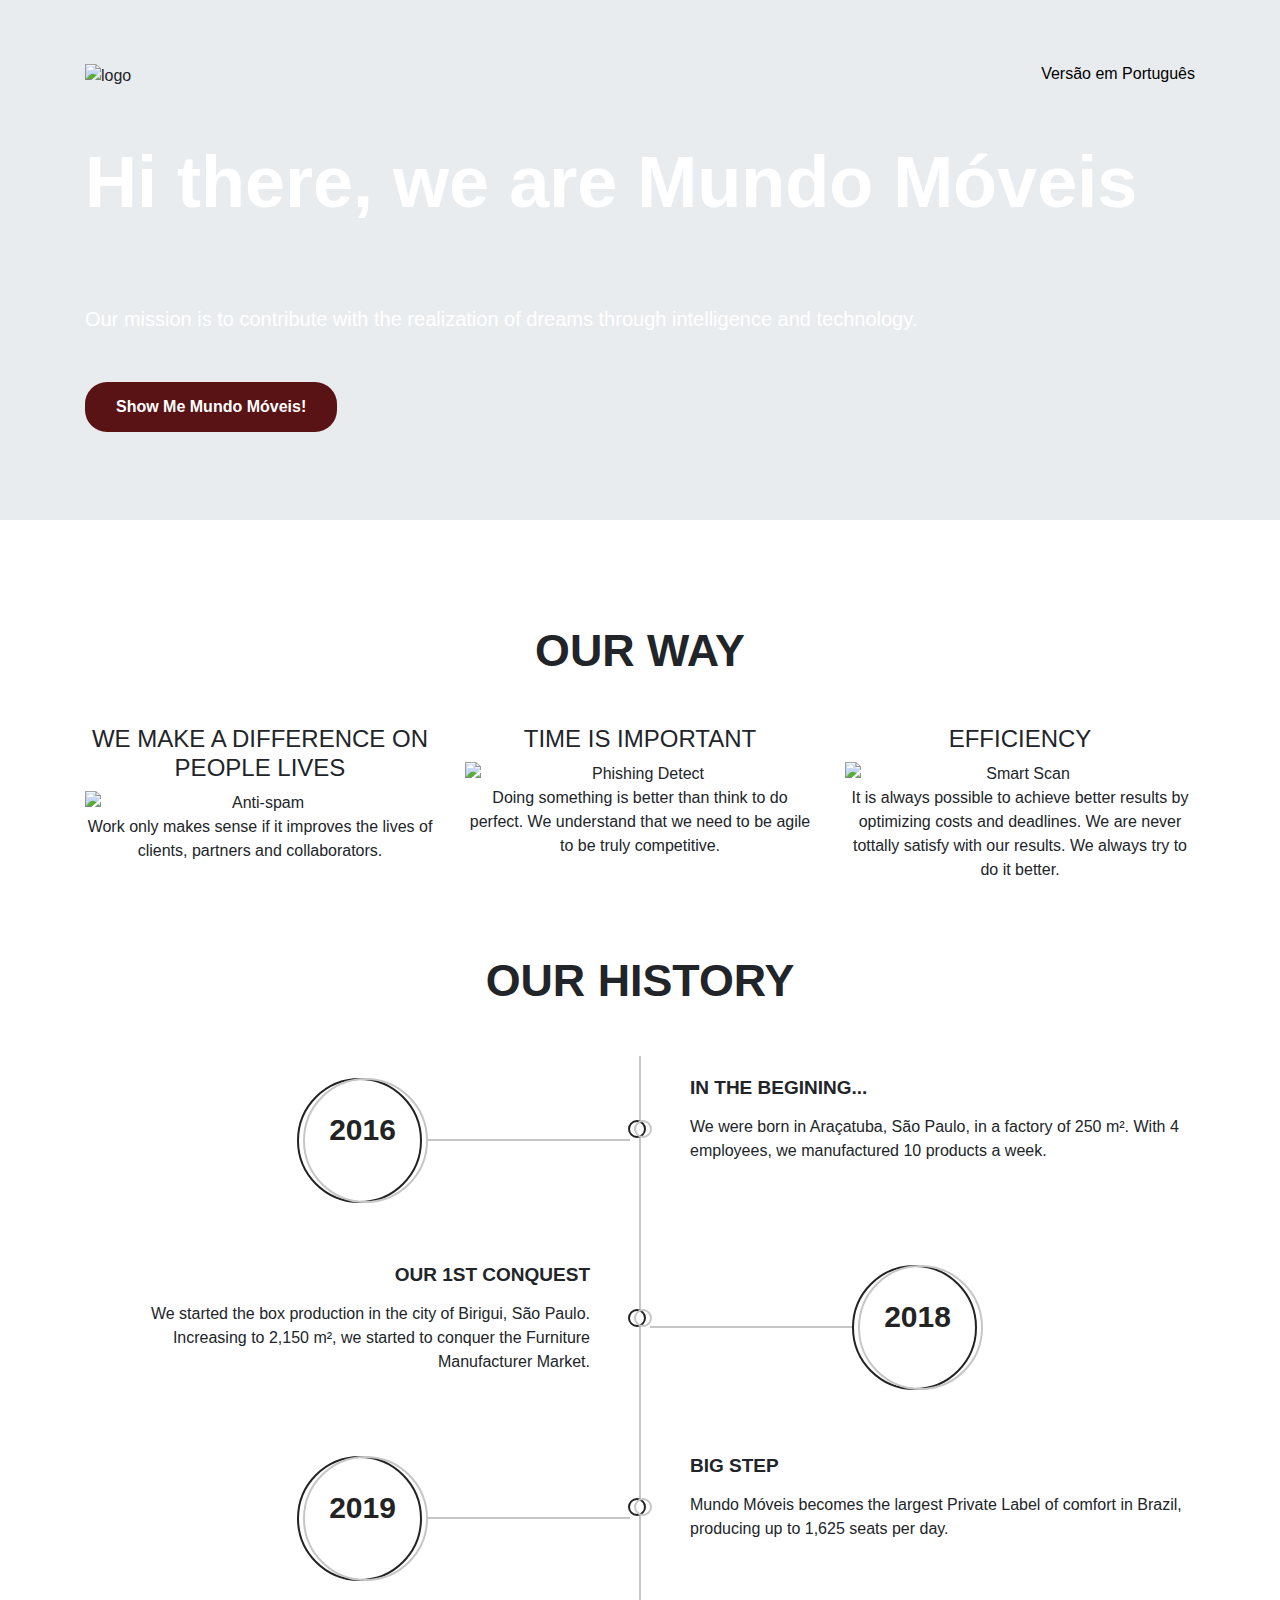
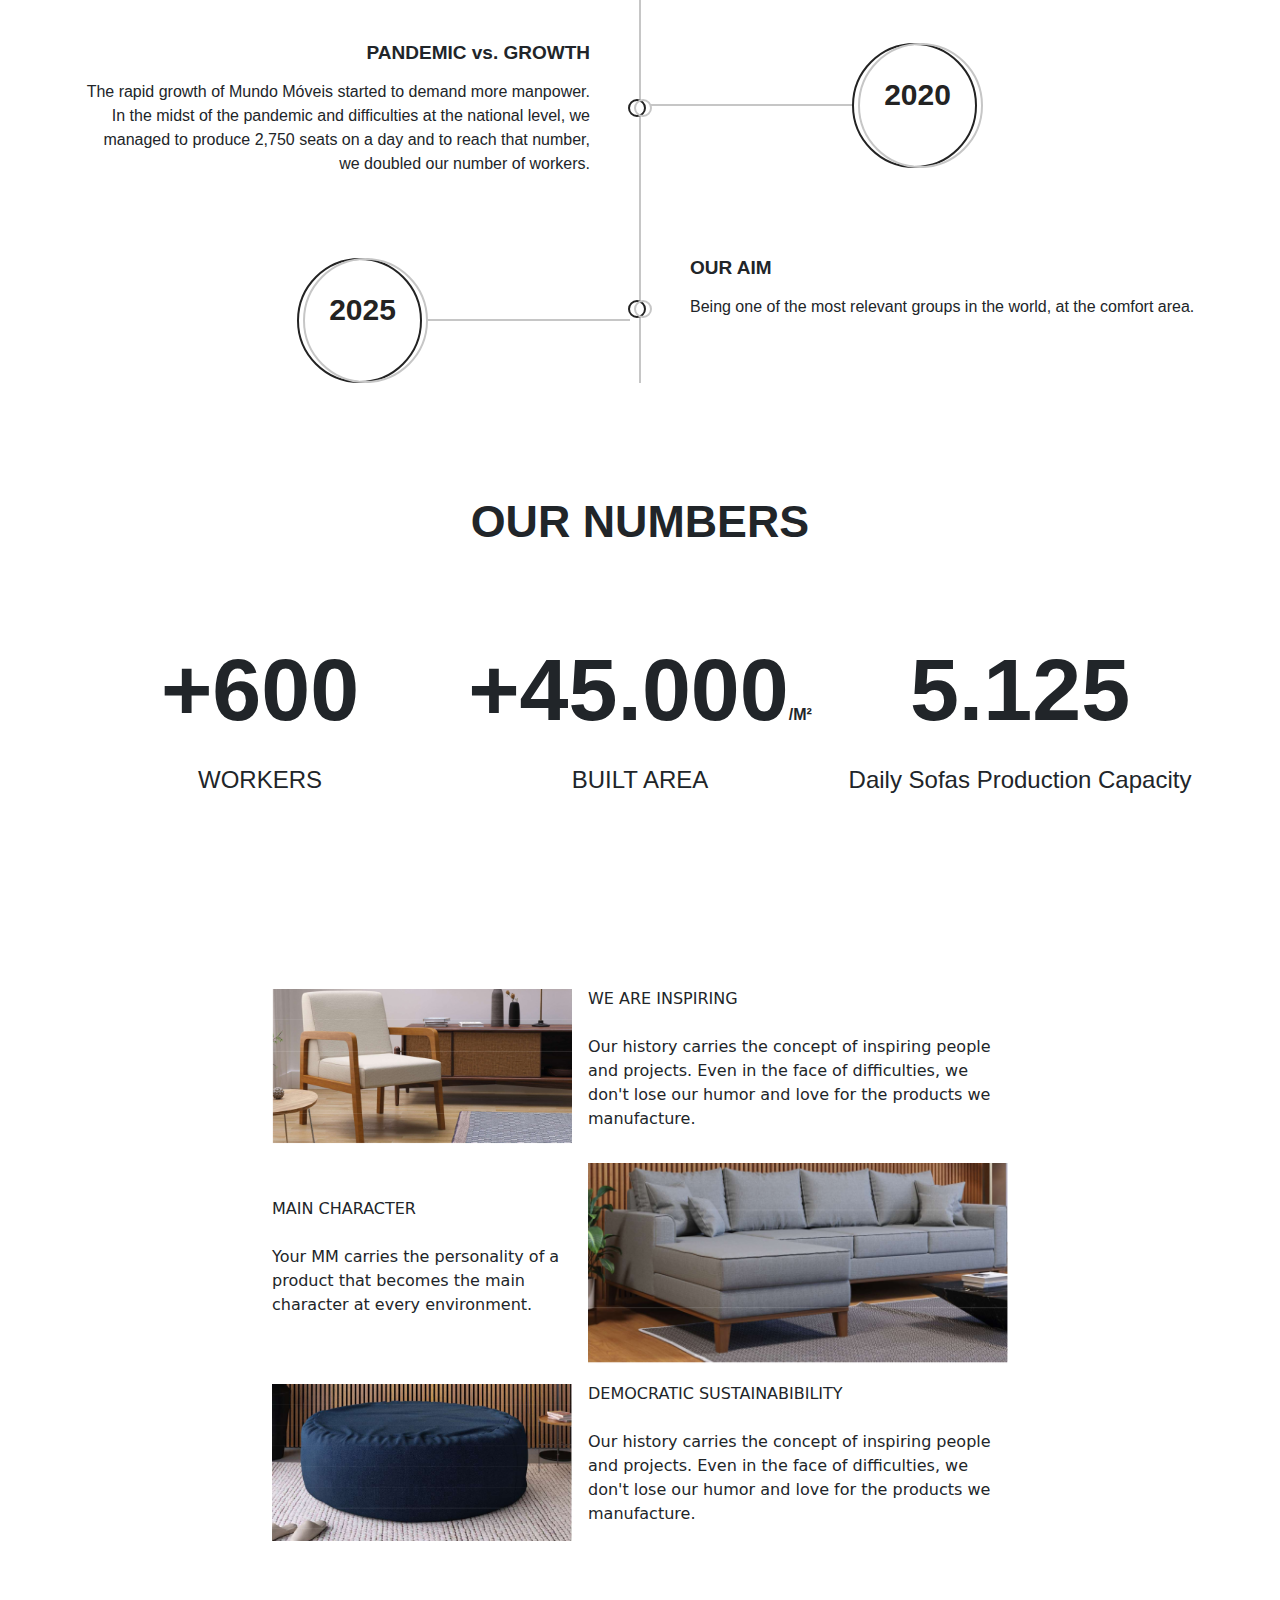
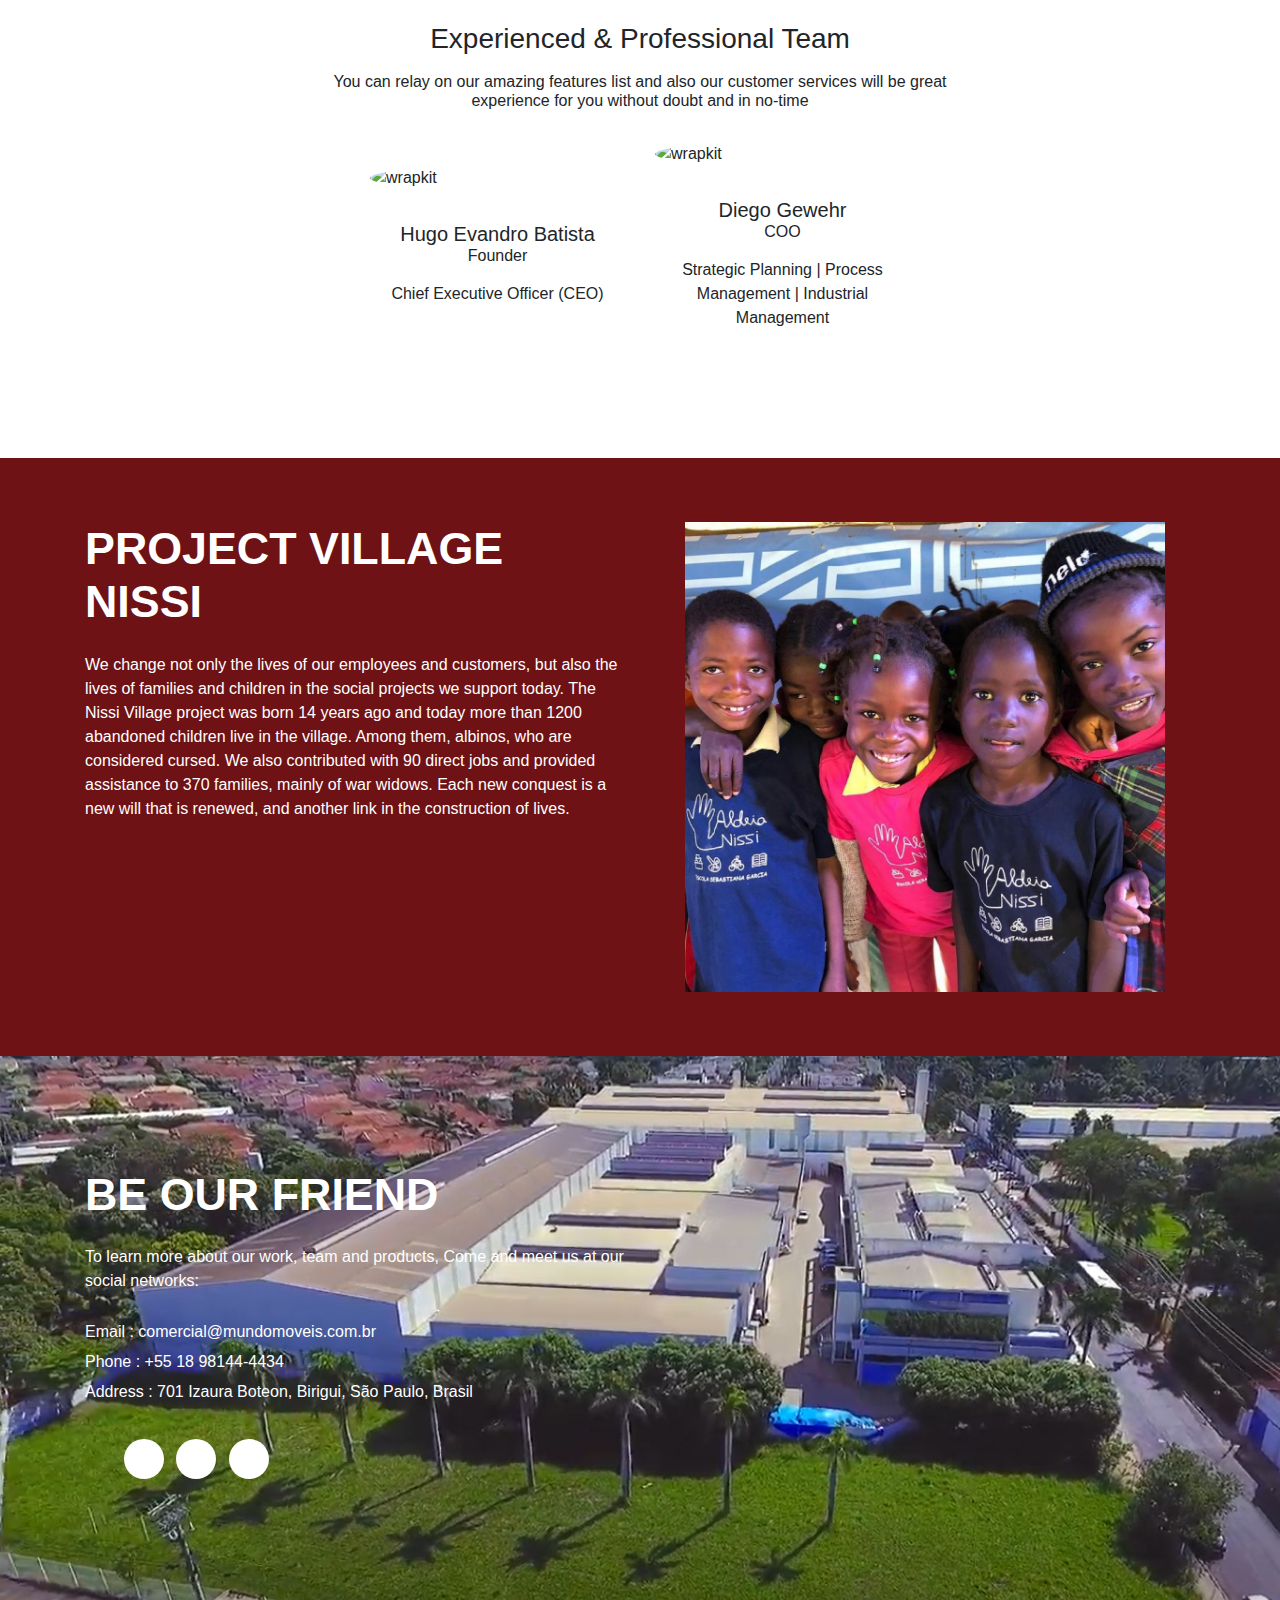
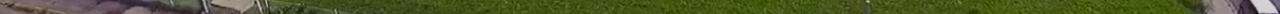
==== en-us.html @ ecdd1118 "portuguese version" ====
<!DOCTYPE html>
<html lang="zh-TW">

<head>
    <meta charset="UTF-8">
    <meta name="viewport" content="width=device-width, initial-scale=1, shrink-to-fit=no">
    <title>Mundo Móveis</title>
    <meta name="description" content="Mundo Móveis">
    <link href="//maxcdn.bootstrapcdn.com/bootstrap/4.0.0/css/bootstrap.min.css" rel="stylesheet" id="bootstrap-css">
    <script src="//cdnjs.cloudflare.com/ajax/libs/jquery/3.2.1/jquery.min.js"></script>
    <link rel="icon" href="img/favicon.ico" sizes="32x32" type="image/png">
    <!-- custom.css -->
    <link rel="stylesheet" href="css/custom.css">
    <!-- bootstrap.min.css -->
    <link rel="stylesheet" href="css/bootstrap.min.css">
    <!-- font-awesome -->
    <link rel="stylesheet" href="font-awesome-4.7.0/css/font-awesome.min.css">

    <!-- AOS -->
    <link rel="stylesheet" href="css/aos.css">
</head>

<body>
    <!-- banner -->
    <div class="jumbotron jumbotron-fluid" id="banner" style="background-image: url(img/banner.jpg);">
        <div class="container text-center text-md-left">
            <header>
                <div class="row justify-content-between">
                    <div class="col-2">
                        <img src="img/logo.png" alt="logo">
                    </div>
                    <div class="col-6 align-self-center text-right">
                        <a href="index.html" class="text-white lead">
                            <h6 style="color:black">Versão em Português</h6>
                        </a>
                    </div>
                </div>
            </header>
            <h1 data-aos="fade" data-aos-easing="linear" data-aos-duration="1000" data-aos-once="true"
                class="display-3 text-white font-weight-bold my-5">
                Hi there, we are Mundo Móveis<br>
            </h1>
            <p data-aos="fade" data-aos-easing="linear" data-aos-duration="1000" data-aos-once="true"
                class="lead text-white my-4">
                <br> Our mission is to contribute with the realization of dreams through intelligence and technology.
            </p>
            <a href="#second-session" data-aos="fade" data-aos-easing="linear" data-aos-duration="1000"
                data-aos-once="true" class="btn my-4 font-weight-bold atlas-cta cta-green">Show Me Mundo Móveis!</a>
        </div>
    </div>
    <!-- three-blcok -->
    <div id="second-session" class="container my-5 py-2">
        <h2 class="text-center font-weight-bold my-5">OUR WAY</h2>
        <div class="row">
            <div data-aos="fade-up" data-aos-delay="0" data-aos-duration="1000" data-aos-once="true"
                class="col-md-4 text-center">
                <h4>WE MAKE A DIFFERENCE ON PEOPLE LIVES</h4>
                <img src="img/costura.png" alt="Anti-spam" class="mx-auto">
                <p>Work only makes sense if it improves the lives of clients, partners and collaborators.</p>
            </div>
            <div data-aos="fade-up" data-aos-delay="200" data-aos-duration="1000" data-aos-once="true"
                class="col-md-4 text-center">
                <h4>TIME IS IMPORTANT</h4>
                <img src="img/bipagem.png" alt="Phishing Detect" class="mx-auto">
                <p>Doing something is better than think to do perfect. We understand that we need to be agile to be
                    truly competitive.</p>
            </div>
            <div data-aos="fade-up" data-aos-delay="400" data-aos-duration="1000" data-aos-once="true"
                class="col-md-4 text-center">
                <h4>EFFICIENCY</h4>
                <img src="img/furadeira.png" alt="Smart Scan" class="mx-auto">
                <p>It is always possible to achieve better results by optimizing costs and deadlines. We are never
                    tottally satisfy with our results. We always try to do it better.</p>
            </div>
        </div>
    </div>
    <!-- feature (skew background) -->
    <h2 class="text-center font-weight-bold my-5">OUR HISTORY</h2>
    <div class="container">
        <div class="main-timeline">

            <!-- start experience section-->
            <div class="timeline">
                <div class="icon"></div>
                <div class="date-content">
                    <div class="date-outer">
                        <span class="date">
                            <span class="year">2016</span>
                        </span>
                    </div>
                </div>
                <div class="timeline-content">
                    <h5 class="title">IN THE BEGINING...</h5>
                    <p class="description">
                        We were born in Araçatuba, São Paulo, in a factory of 250 m².
                        With 4 employees, we manufactured 10 products a week.
                    </p>
                </div>
            </div>
            <!-- end experience section-->

            <!-- start experience section-->
            <div class="timeline">
                <div class="icon"></div>
                <div class="date-content">
                    <div class="date-outer">
                        <span class="date">
                            <span class="year">2018</span>
                        </span>
                    </div>
                </div>
                <div class="timeline-content">
                    <h5 class="title">OUR 1ST CONQUEST</h5>
                    <p class="description">
                        We started the box production in the city of Birigui, São Paulo.
                        Increasing to 2,150 m², we started to conquer the Furniture Manufacturer Market.
                    </p>
                </div>
            </div>
            <!-- end experience section-->

            <!-- start experience section-->
            <div class="timeline">
                <div class="icon"></div>
                <div class="date-content">
                    <div class="date-outer">
                        <span class="date">
                            <span class="year">2019</span>
                        </span>
                    </div>
                </div>
                <div class="timeline-content">
                    <h5 class="title">BIG STEP</h5>
                    <p class="description">
                        Mundo Móveis becomes the largest Private Label of comfort in Brazil, producing up to 1,625 seats
                        per day.
                    </p>
                </div>
            </div>
            <!-- end experience section-->

            <!-- start experience section-->
            <div class="timeline">
                <div class="icon"></div>
                <div class="date-content">
                    <div class="date-outer">
                        <span class="date">
                            <span class="year">2020</span>
                        </span>
                    </div>
                </div>
                <div class="timeline-content">
                    <h5 class="title">PANDEMIC vs. GROWTH</h5>
                    <p class="description">
                        The rapid growth of Mundo Móveis started to demand more manpower.
                        In the midst of the pandemic and difficulties at the national level, we managed to produce 2,750
                        seats on a
                        day and to reach that number, we doubled our number of workers.
                    </p>
                </div>
            </div>
            <!-- end experience section-->
            <!-- start experience section-->
            <div class="timeline">
                <div class="icon"></div>
                <div class="date-content">
                    <div class="date-outer">
                        <span class="date">
                            <span class="year">2025</span>
                        </span>
                    </div>
                </div>
                <div class="timeline-content">
                    <h5 class="title">OUR AIM</h5>
                    <p class="description">
                        Being one of the most relevant groups in the world, at the comfort area.
                    </p>
                </div>
            </div>
            <!-- end experience section-->
        </div>
    </div>

    <!-- price table -->
    <div class="container my-5 py-2" id="price-table">
        <h2 class="text-center font-weight-bold d-block mb-3">OUR NUMBERS</h2>
        <div class="row">
            <div data-aos="fade-right" data-aos-delay="200" data-aos-duration="1000" data-aos-once="true"
                class="col-md-4 text-center py-4 mt-5">
                <p class="font-weight-bold"><span class="display-2 font-weight-bold">+600</span></p>
                <ul class="list-unstyled">
                    <h4 class="my-4">WORKERS</h4>
                </ul>
            </div>
            <div data-aos="fade-up" data-aos-delay="200" data-aos-duration="1000" data-aos-once="true"
                class="col-md-4 text-center py-4 mt-5">

                <p class="font-weight-bold"><span class="display-2 font-weight-bold">+45.000</span>/M²</p>
                <ul class="list-unstyled">
                    <h4 class="my-4">BUILT AREA</h4>
                </ul>
            </div>

            <div data-aos="fade-left" data-aos-delay="200" data-aos-duration="1000" data-aos-once="true"
                class="col-md-4 text-center py-4 mt-5">
                <p class="font-weight-bold"><span class="display-2 font-weight-bold">5.125</span> </p>
                <ul class="list-unstyled">
                    <h4 class="my-4">
                        Daily Sofas
                        Production
                        Capacity
                    </h4>
                </ul>
            </div>
        </div>
        <img src="img/our_numbers.png" alt="" id="banner_our_number_of" srcset="">

    </div>
    </div>
    <!-- client -->


    <div id="nissi">

        <img src="img/cadeira.png" alt="..." height="" width="" />
        <p>WE ARE INSPIRING<br><br>Our history carries the concept of inspiring people and projects. Even in the face of
            difficulties, we don't lose our humor and love for the products we manufacture.</p>

        <p>MAIN CHARACTER<br><br>Your MM carries the personality of a product that becomes the main character at every
            environment.</p>
        <img src="img/sofa.png" alt="..." height="" width="" />

        <img src="img/puff.png" alt="..." height="" width="" />
        <p>DEMOCRATIC SUSTAINABIBILITY<br><br>Our history carries the concept of inspiring people and projects. Even in
            the
            face of difficulties, we don't lose our humor and love for the products we manufacture.</p>


    </div>

    <!-- Team -->
    <div class="py-5 team4">
        <div class="container">
            <div class="row justify-content-center mb-4">
                <div class="col-md-7 text-center">
                    <h3 class="mb-3">Experienced & Professional Team</h3>
                    <h6 class="subtitle">You can relay on our amazing features list and also our customer services will
                        be great
                        experience for you without doubt and in no-time</h6>
                </div>
            </div>
            <div class="justify-content-center align-items-center row">

                <!-- column  -->
                <div class="col-lg-3 mb-4">
                    <!-- Row -->
                    <div class="row">
                        <div class="col-md-12">
                            <img src="https://media-exp1.licdn.com/dms/image/C4D03AQGZ5zbo27hvqw/profile-displayphoto-shrink_800_800/0/1641517681734?e=1652918400&v=beta&t=KajKyfkj4sFaxq5QyivDCkwA7wH6XduQS0GY05U_bg8"
                                alt="wrapkit" class="img-fluid rounded-circle" />
                        </div>
                        <div class="col-md-12 text-center">
                            <div class="pt-2">
                                <h5 class="mt-4 font-weight-medium mb-0">Hugo Evandro Batista</h5>
                                <h6 class="subtitle mb-3">Founder</h6>
                                <p>
                                    Chief Executive Officer (CEO)
                                </p>

                                <ul class="list-inline">
                                    <li class="list-inline-item"><a href="#"
                                            class="text-decoration-none d-block px-1"><i
                                                class="icon-social-facebook"></i></a></li>
                                    <li class="list-inline-item"><a href="#"
                                            class="text-decoration-none d-block px-1"><i
                                                class="icon-social-twitter"></i></a></li>
                                    <li class="list-inline-item"><a href="#"
                                            class="text-decoration-none d-block px-1"><i
                                                class="icon-social-instagram"></i></a></li>
                                    <li class="list-inline-item"><a href="#"
                                            class="text-decoration-none d-block px-1"><i
                                                class="icon-social-behance"></i></a></li>
                                </ul>
                            </div>
                        </div>
                    </div>
                    <!-- Row -->
                </div>

                <!-- column  -->
                <div class="col-lg-3 mb-4">
                    <!-- Row -->
                    <div class="row">
                        <div class="col-md-12">
                            <img src="https://media-exp1.licdn.com/dms/image/C4D03AQEkVAkPbyX5gQ/profile-displayphoto-shrink_800_800/0/1618241391386?e=1652918400&v=beta&t=TMNwAdTkm0rHGJ_OrCdzQ-_q86AvoGVoHOF0eiajHzQ"
                                alt="wrapkit" class="img-fluid rounded-circle" />
                        </div>
                        <div class="col-md-12 text-center">
                            <div class="pt-2">
                                <h5 class="mt-4 font-weight-medium mb-0">Diego Gewehr</h5>
                                <h6 class="subtitle mb-3">COO</h6>
                                <p>Strategic Planning | Process Management | Industrial Management</p>
                                <ul class="list-inline">
                                    <li class="list-inline-item"><a href="#"
                                            class="text-decoration-none d-block px-1"><i
                                                class="icon-social-facebook"></i></a></li>
                                    <li class="list-inline-item"><a href="#"
                                            class="text-decoration-none d-block px-1"><i
                                                class="icon-social-twitter"></i></a></li>
                                    <li class="list-inline-item"><a href="#"
                                            class="text-decoration-none d-block px-1"><i
                                                class="icon-social-instagram"></i></a></li>
                                    <li class="list-inline-item"><a href="#"
                                            class="text-decoration-none d-block px-1"><i
                                                class="icon-social-behance"></i></a></li>
                                </ul>
                            </div>
                        </div>
                    </div>
                    <!-- Row -->
                </div>
                <!-- column  -->

            </div>
        </div>
    </div>

    <!--Nissi-->
    <div class="jumbotron jumbotron-fluid feature" id="feature-last">
        <div class="container">
            <div class="row justify-content-between text-center text-md-left">
                <div data-aos="fade-left" data-aos-duration="1000" data-aos-once="true" class="col-md-6 flex-md-last">
                    <h2 class="font-weight-bold" style="color: white">PROJECT VILLAGE NISSI</h2>
                    <p class="my-4" style="color: white">
                        We change not only the lives of our employees and customers, but also the lives of families and
                        children in
                        the social projects we support today. The Nissi Village project was born 14 years ago and today
                        more than
                        1200 abandoned children live in the village. Among them, albinos, who are considered cursed.
                        We also contributed with 90 direct jobs and provided assistance to 370 families, mainly of war
                        widows.
                        Each new conquest is a new will that is renewed, and another link in the construction of lives.

                    </p>
                </div>
                <div data-aos="fade-right" data-aos-duration="1000" data-aos-once="true"
                    class="col-md-6 align-self-center flex-md-first">
                    <img src="img/nissi.jpeg" alt="Safe and reliable" class="mx-auto d-block">
                </div>
            </div>
        </div>
    </div>

    <!--Contact-->
    <div class="jumbotron jumbotron-fluid" id="contact" style="background-image: url(img/fundo-contact.png);">
        <div class="container my-5">
            <div class="row justify-content-between">
                <div class="col-md-6 text-white">
                    <h2 class="font-weight-bold">BE OUR FRIEND</h2>
                    <p class="my-4">
                        To learn more about our work, team and products,
                        Come and meet us at our social networks:
                    </p>
                    <ul class="list-unstyled">
                        <li>Email : comercial@mundomoveis.com.br</li>
                        <li>Phone : +55 18 98144-4434</li>
                        <li>Address : 701 Izaura Boteon, Birigui, São Paulo, Brasil</li>
                    </ul>
                </div>
                <div class="col-md-8">
                    <div class="jumbotron-fluid" id="copyright">


                        <div class="col-md-6 " id="social-media">
                            <a href="https://www.fb.me/mundomoveisoficial" class="d-inline-block text-center ml-2">
                                <i class="fa fa-facebook" aria-hidden="true"></i>
                            </a>
                            <a href="https://www.instagram.com/mundomoveisoficial/"
                                class="d-inline-block text-center ml-2">
                                <i class="fa fa-instagram" aria-hidden="true"></i>
                            </a>
                            <a href="https://www.linkedin.com/company/mundo-m%C3%B3veis-oficial"
                                class="d-inline-block text-center ml-2">
                                <i class="fa fa-linkedin" aria-hidden="true"></i>
                            </a>

                        </div>
                    </div>
                </div>
            </div>
        </div>
    </div>

    <!-- AOS -->
    <script src="js/aos.js"></script>
    <script>
        /**********************Scroll Animation "START"************************************/
        $(document).ready(function () {
            var $animation_elements = $('.anim');
            var $window = $(window);

            function check_if_in_view() {
                var window_height = $window.height();
                var window_top_position = $window.scrollTop();
                var window_bottom_position = (window_top_position + window_height);

                $.each($animation_elements, function () {
                    var $element = $(this);
                    var element_height = $element.outerHeight();
                    var element_top_position = $element.offset().top;
                    var element_bottom_position = (element_top_position + element_height);

                    //check to see if this current container is within viewport
                    if ((element_bottom_position >= window_top_position) &&
                        (element_top_position <= window_bottom_position)) {
                        $element.addClass('animated');
                    } else {
                        $element.removeClass('animated');
                    }
                });
            }

            $window.on('scroll resize', check_if_in_view);
            $window.trigger('scroll');
        });
        /**********************Scroll Animation "END"************************************/

        /**********************Change color of center aligned animated content small Circle  "START"************************************/
        $(document).ready(function () {
            $(" .debits").hover(function () {
                $(" .center-right").css("background-color", "#4997cd");
            }, function () {
                $(" .center-right").css("background-color", "#fff");
            });
        });
        $(document).ready(function () {
            $(".credits").hover(function () {
                $(".center-left").css("background-color", "#4997cd");
            }, function () {
                $(".center-left").css("background-color", "#fff");
            });
        });
    </script>
    <script>
        AOS.init({
        });
    </script>
</body>

</html>
---- css/custom.css ----
/********** common setting **********/
h2 {
    font-size: 2.8rem !important;
    font-weight: 700;
}

html {
    scroll-behavior: smooth;
}
  

img {
    display: block;
    max-width: 100%;
}

a,
button {
    cursor: pointer;
}

.jumbotron {
    margin-bottom: 0 !important;
}

.atlas-cta {
    border-radius: 22px !important;
    padding: 12px 30px !important;
    font-weight: 700;
    transition: .3s ease-in-out !important;
}

.atlas-cta:hover {
    text-decoration: none;
    transform: translateY(-5px);
}

.atlas-cta-wide {
    width: 100%;
}

.cta-green {
    background: #5A1315;
    color: #ffffff;
}

.cta-green:hover {
    color: #ffffff;
    background: #6e1215;
}

.cta-blue {
    background: #ffffff;
    color: black;
}

.cta-blue:hover {
    color: #ffffff;
    background: #121a2e;
}

.cta-ghost {
    border: 2px solid #192440 !important;
    color: #192440;
}

.cta-ghost:hover {
    color: #ffffff;
    background: #121a2e;
}

#banner {
    background-size: cover;
}

#banner_our_number {
  background-color: #ffffff;
}

#banner_our_number img{
  
  background-size: auto;
}

/********** banner **********/
#banner header {
    overflow: hidden;
}

#banner header img {
    max-width: 180px;
}

/********** feature (skew background) **********/
.feature img {
    width: 100%;
    max-width: 480px;
}

#feature-first {
    background: linear-gradient(168deg, #ffffff 55%, #6e1215 0);
}

#feature-last {
    background: #6e1215;
}

/********** price table **********/
#price-table {
    padding-top: 4rem !important;
    padding-bottom: 4rem !important;
}

#price-table__premium {
    background: #192440;
    color: #ffffff;
}

#price-table ul li {
    padding: 5px 0;
}

/********** contact **********/
#contact {
    background-size: cover;
}

#contact ul li {
    padding: 3px 0;
}

#contact form input,
#contact form textarea {
    background: transparent;
    border: 1px solid #00FFAD;
    color: #ffffff;
}

/********** copyright **********/
#copyright {
    padding: 1rem;
}

#copyright #social-media a {
    width: 40px;
    height: 40px;
    border-radius: 99%;
    background: #ffffff;
    transition: .4s ease;
}

#copyright #social-media a i {
    color: #6E1215;
    font-size: 1.2rem;
    line-height: 40px;
}

#copyright #social-media a:hover {
    background: #6E1215;
}

#copyright #social-media a:hover i {
    color: #ffffff;
}

/********** RWD **********/
@media (max-width: 575px) {
    #banner h1 {
        font-size: 3.6rem;
    }
}

.main-timeline {
  position: relative
}

.main-timeline:before {
  content: "";
  display: block;
  width: 2px;
  height: 100%;
  background: #c6c6c6;
  margin: 0 auto;
  position: absolute;
  top: 0;
  left: 0;
  right: 0
}

.main-timeline .timeline {
  margin-bottom: 40px;
  position: relative
}

.main-timeline .timeline:after {
  content: "";
  display: block;
  clear: both
}

.main-timeline .icon {
  width: 18px;
  height: 18px;
  line-height: 18px;
  margin: auto;
  position: absolute;
  top: 0;
  left: 0;
  bottom: 0;
  right: 0
}

.main-timeline .icon:before,
.main-timeline .icon:after {
  content: "";
  width: 100%;
  height: 100%;
  border-radius: 50%;
  position: absolute;
  top: 0;
  left: 0;
  transition: all 0.33s ease-out 0s
}

.main-timeline .icon:before {
  background: #fff;
  border: 2px solid #232323;
  left: -3px
}

.main-timeline .icon:after {
  border: 2px solid #c6c6c6;
  left: 3px
}

.main-timeline .timeline:hover .icon:before {
  left: 3px
}

.main-timeline .timeline:hover .icon:after {
  left: -3px
}

.main-timeline .date-content {
  width: 50%;
  float: left;
  margin-top: 22px;
  position: relative
}

.main-timeline .date-content:before {
  content: "";
  width: 36.5%;
  height: 2px;
  background: #c6c6c6;
  margin: auto 0;
  position: absolute;
  top: 0;
  right: 10px;
  bottom: 0
}

.main-timeline .date-outer {
  width: 125px;
  height: 125px;
  font-size: 16px;
  text-align: center;
  margin: auto;
  z-index: 1
}

.main-timeline .date-outer:before,
.main-timeline .date-outer:after {
  content: "";
  width: 125px;
  height: 125px;
  margin: 0 auto;
  border-radius: 50%;
  position: absolute;
  top: 0;
  left: 0;
  right: 0;
  transition: all 0.33s ease-out 0s
}

.main-timeline .date-outer:before {
  background: #fff;
  border: 2px solid #232323;
  left: -6px
}

.main-timeline .date-outer:after {
  border: 2px solid #c6c6c6;
  left: 6px
}

.main-timeline .timeline:hover .date-outer:before {
  left: 6px
}

.main-timeline .timeline:hover .date-outer:after {
  left: -6px
}

.main-timeline .date {
  width: 100%;
  margin: auto;
  position: absolute;
  top: 27%;
  left: 0
}

.main-timeline .month {
  font-size: 18px;
  font-weight: 700
}

.main-timeline .year {
  display: block;
  font-size: 30px;
  font-weight: 700;
  color: #232323;
  line-height: 36px
}

.main-timeline .timeline-content {
  width: 50%;
  padding: 20px 0 20px 50px;
  float: right
}

.main-timeline .title {
  font-size: 19px;
  font-weight: 700;
  line-height: 24px;
  margin: 0 0 15px 0
}

.main-timeline .description {
  margin-bottom: 0
}

.main-timeline .timeline:nth-child(2n) .date-content {
  float: right
}

.main-timeline .timeline:nth-child(2n) .date-content:before {
  left: 10px
}

.main-timeline .timeline:nth-child(2n) .timeline-content {
  padding: 20px 50px 20px 0;
  text-align: right
}

@media only screen and (max-width: 991px) {
  .main-timeline .date-content {
      margin-top: 35px
  }
  .main-timeline .date-content:before {
      width: 22.5%
  }
  .main-timeline .timeline-content {
      padding: 10px 0 10px 30px
  }
  .main-timeline .title {
      font-size: 17px
  }
  .main-timeline .timeline:nth-child(2n) .timeline-content {
      padding: 10px 30px 10px 0
  }
}

@media (max-width: 650px) {
  #nissi {
    display: block;
    font-size: 80%;
  }
  #nissi p {
    position: relative;
    margin: -3rem 0 2rem 1rem;
    padding: 1rem;
    background: rgba(white, 0.8);
  }
}

@media only screen and (max-width: 767px) {
  .main-timeline:before {
      margin: 0;
      left: 7px
  }
  .main-timeline .timeline {
      margin-bottom: 20px
  }
  .main-timeline .timeline:last-child {
      margin-bottom: 0
  }
  .main-timeline .icon {
      margin: auto 0
  }
  .main-timeline .date-content {
      width: 95%;
      float: right;
      margin-top: 0
  }
  .main-timeline .date-content:before {
      display: none
  }
  .main-timeline .date-outer {
      width: 110px;
      height: 110px
  }
  .main-timeline .date-outer:before,
  .main-timeline .date-outer:after {
      width: 110px;
      height: 110px
  }
  .main-timeline .date {
      top: 30%
  }
  .main-timeline .year {
      font-size: 24px
  }
  .main-timeline .timeline-content,
  .main-timeline .timeline:nth-child(2n) .timeline-content {
      width: 95%;
      text-align: center;
      padding: 10px 0
  }
  .main-timeline .title {
      margin-bottom: 10px
  }
}

#nissi{
  display: grid;
  padding: 2rem;
  grid-template-columns: 300px 1fr;
  gap: 1rem;
  align-items: center;
  max-width: 800px;
  margin: 0 auto;
  font: 500 100%/1.5 system-ui;
}

#nissi img {
  max-width: 100%;
  height: auto;
}

.social-link {
  width: 30px;
  height: 30px;
  border: 1px solid #ddd;
  display: flex;
  align-items: center;
  justify-content: center;
  color: #666;
  border-radius: 50%;
  transition: all 0.3s;
  font-size: 0.9rem;
}

.social-link:hover, .social-link:focus {
  background: #ddd;
  text-decoration: none;
  color: #555;
}
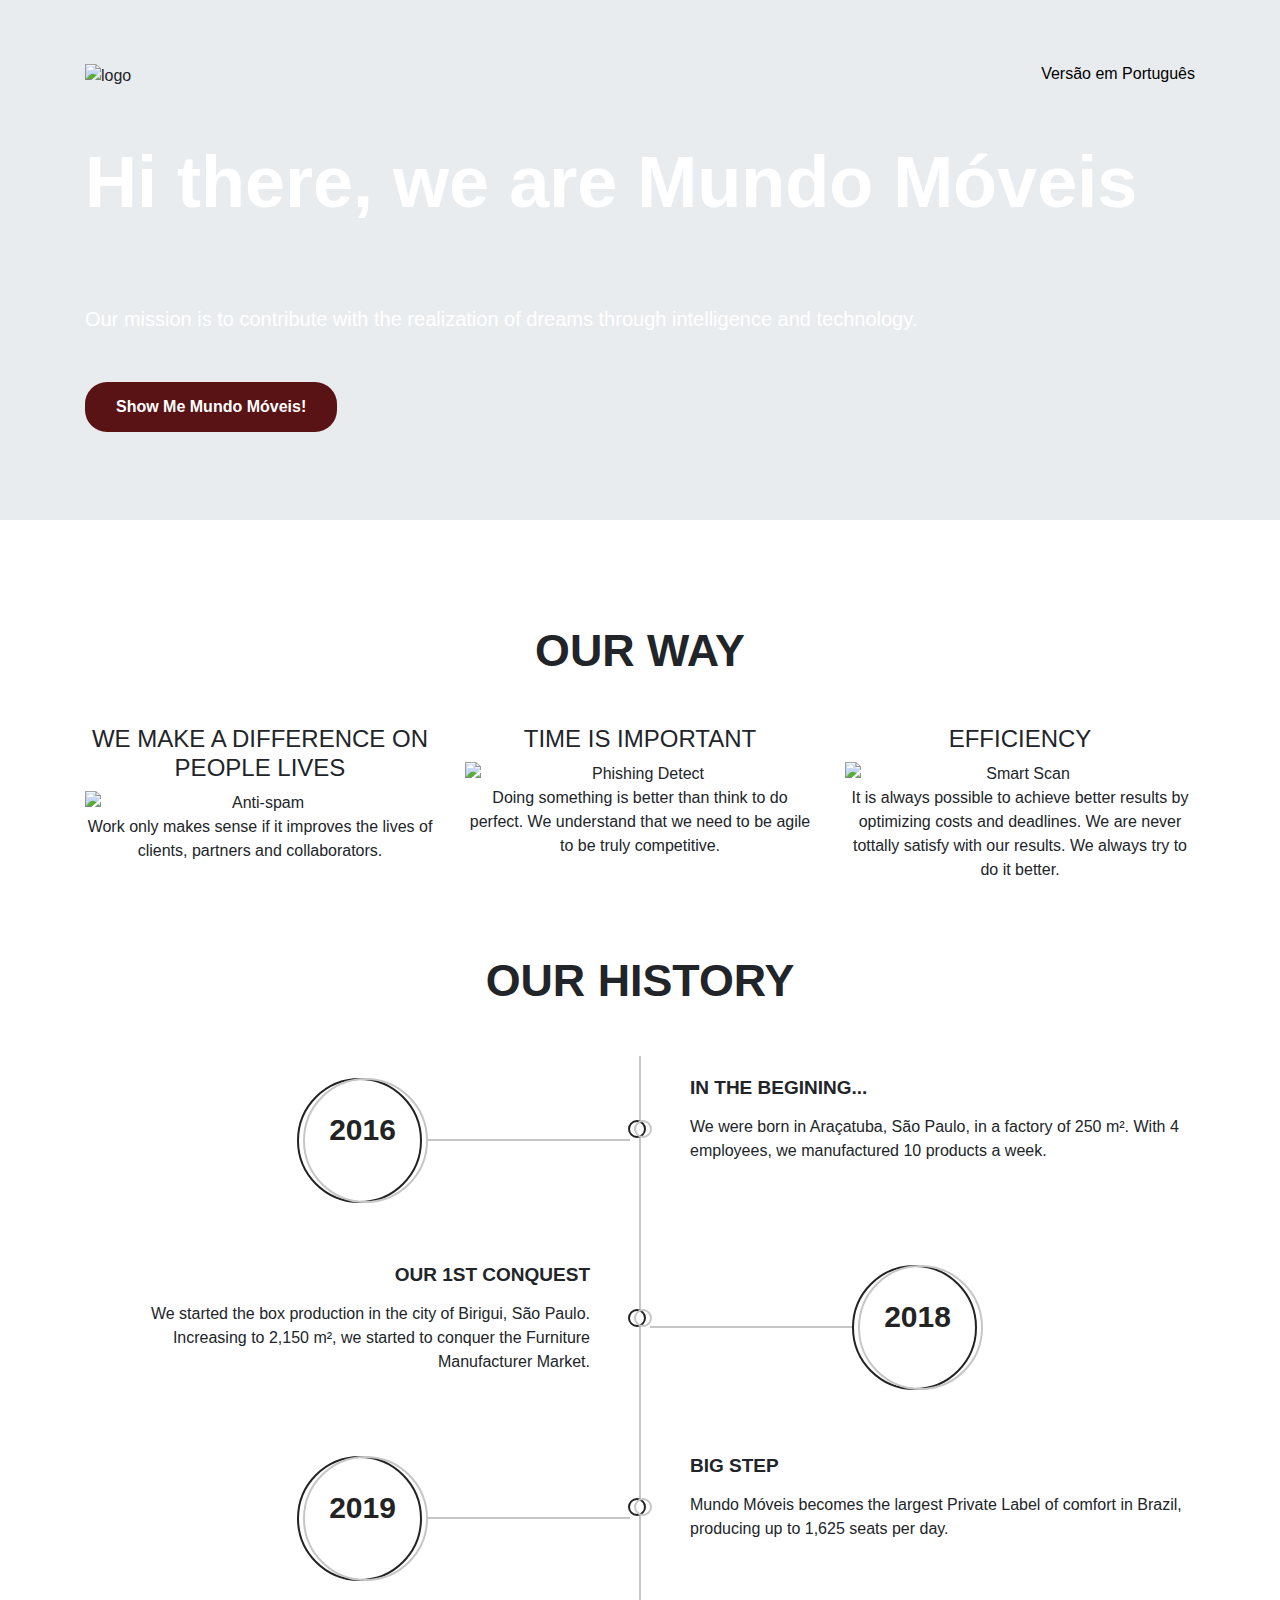
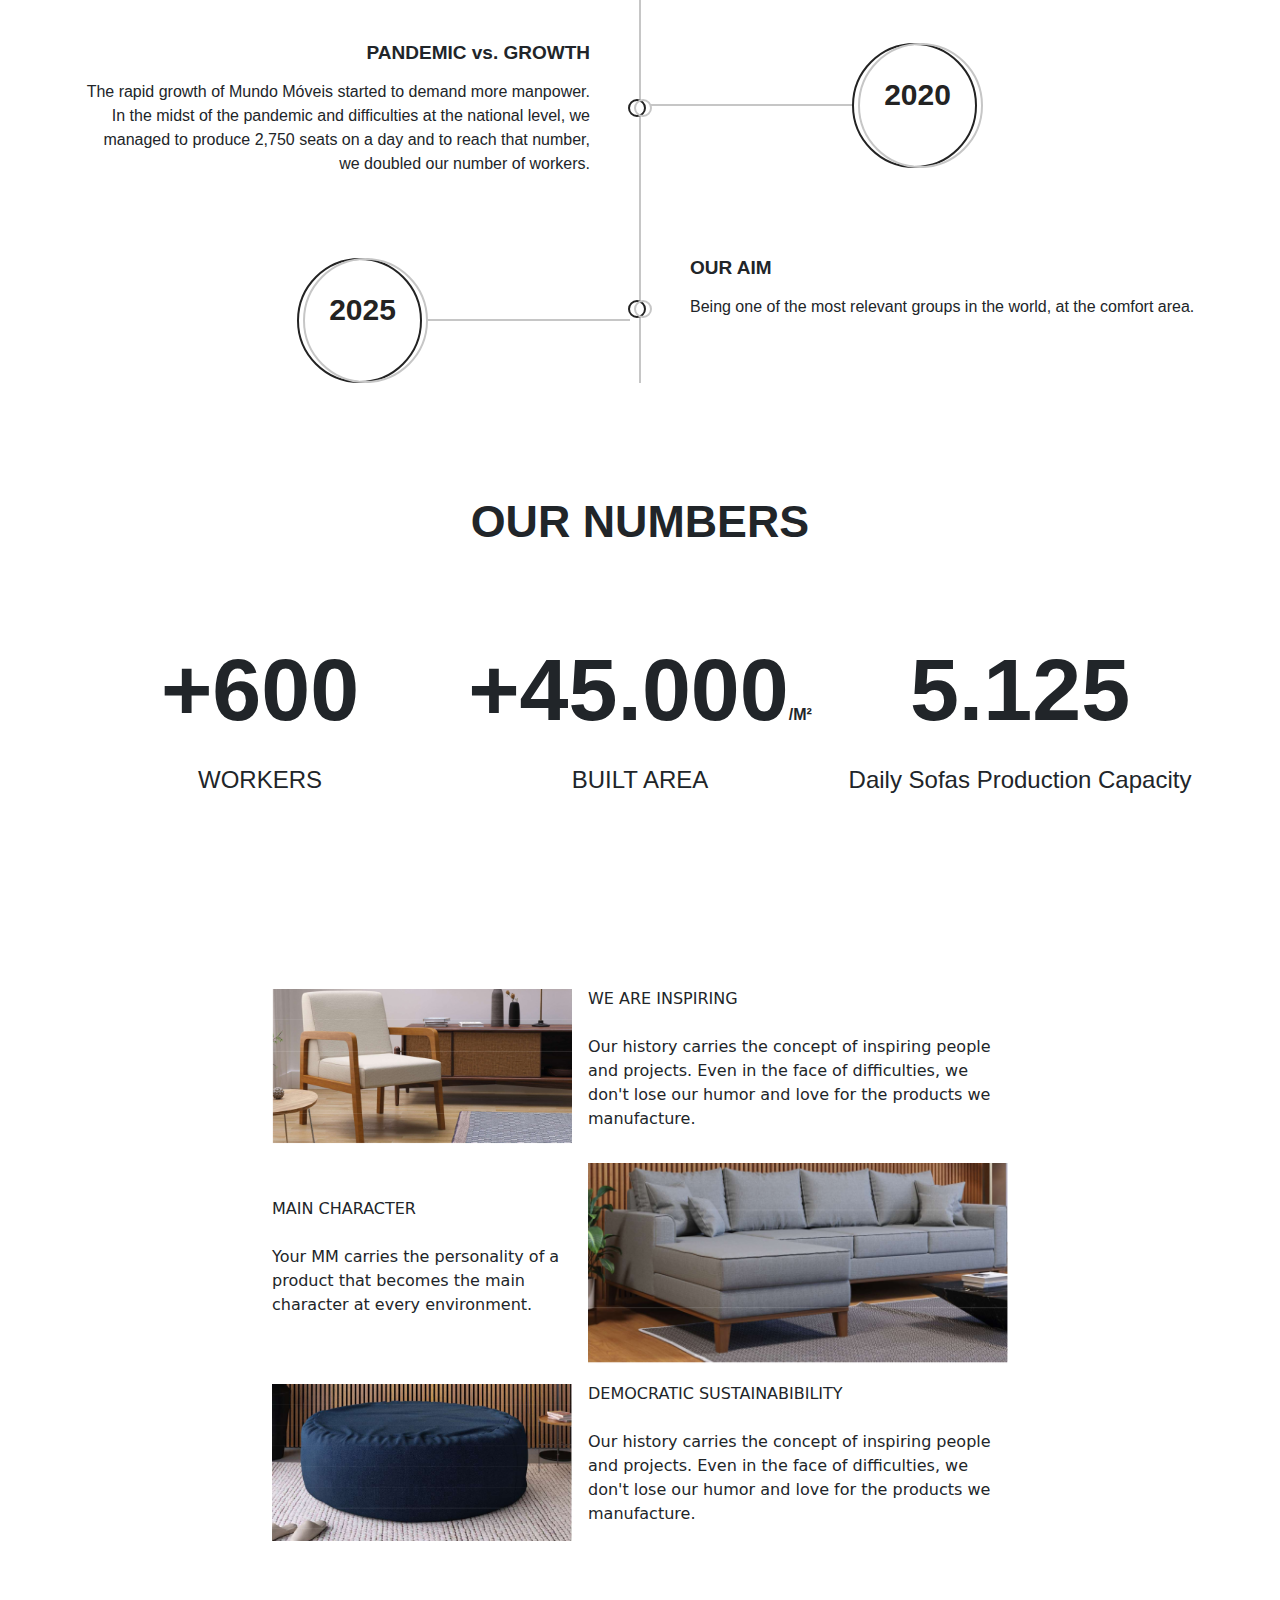
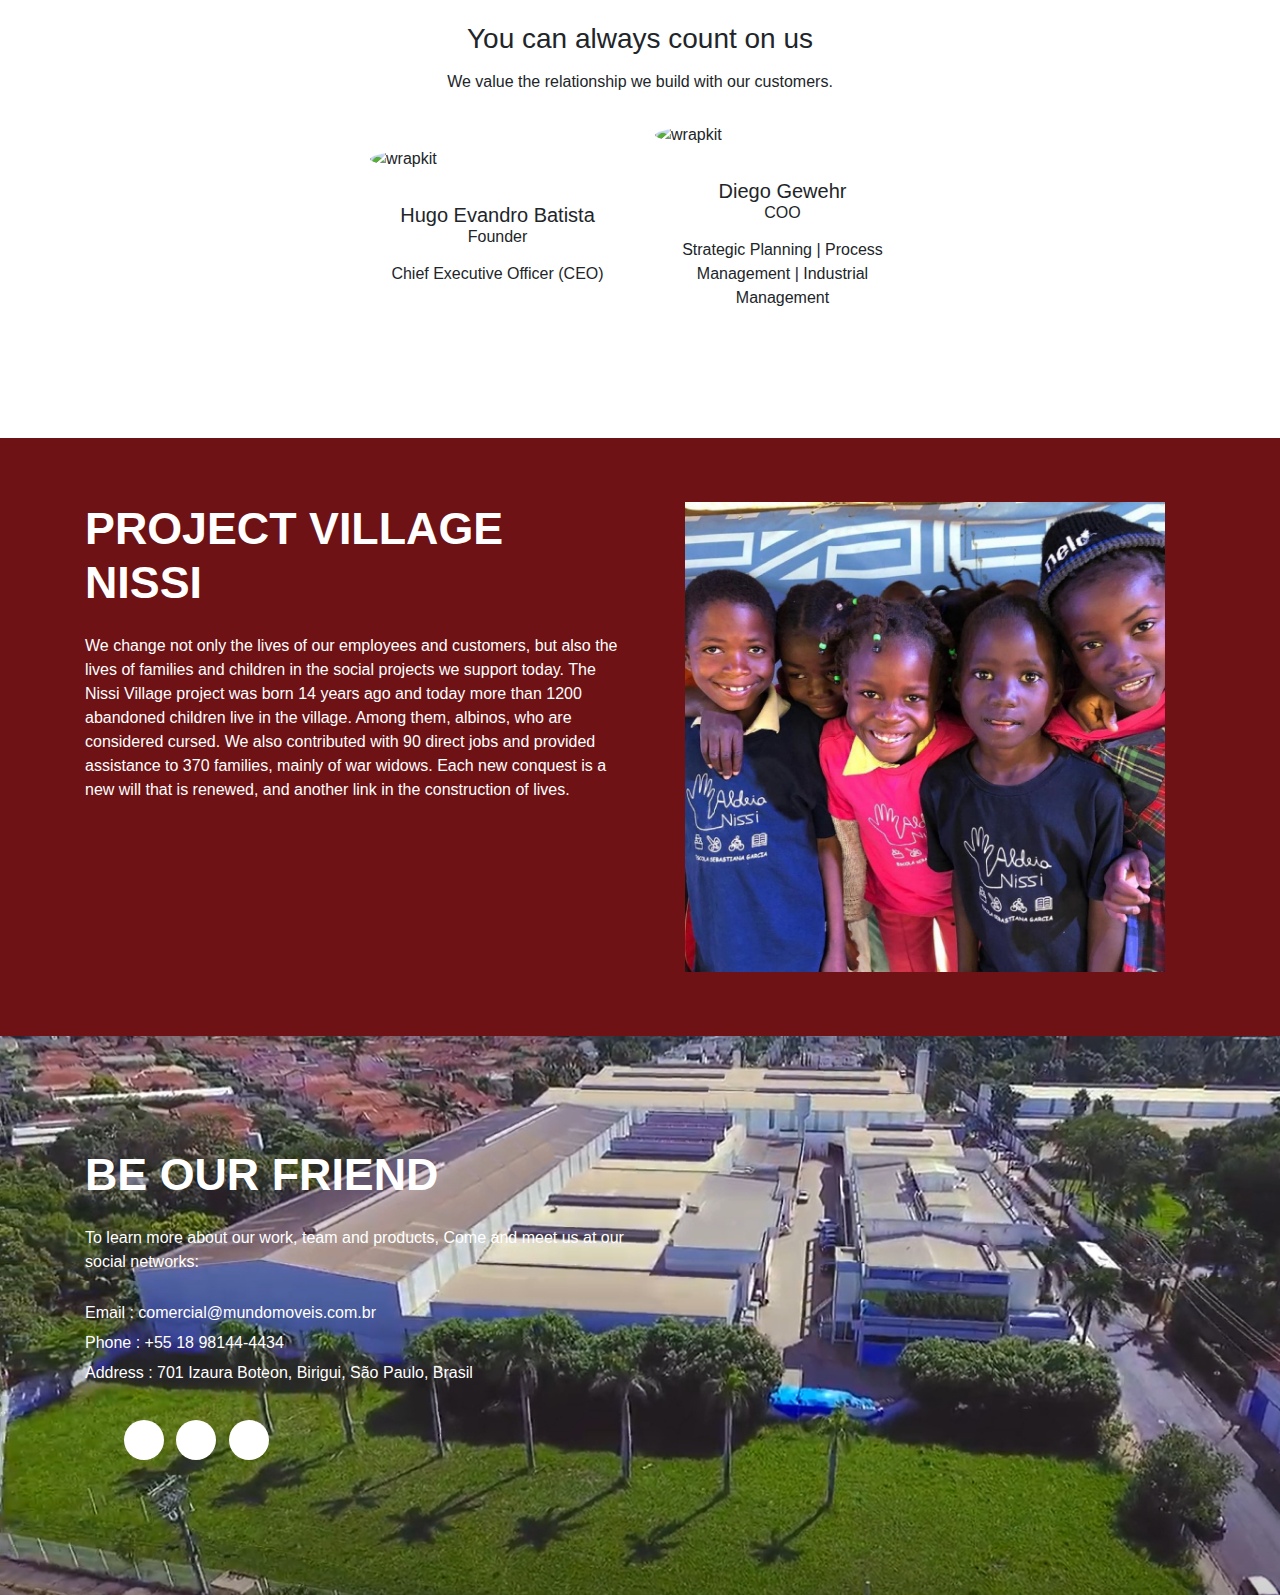
==== commit 00c0ac61: "bug layout correction" ====
--- a/en-us.html
+++ b/en-us.html
@@ -2,449 +2,440 @@
 <html lang="zh-TW">
 
 <head>
-    <meta charset="UTF-8">
-    <meta name="viewport" content="width=device-width, initial-scale=1, shrink-to-fit=no">
-    <title>Mundo Móveis</title>
-    <meta name="description" content="Mundo Móveis">
-    <link href="//maxcdn.bootstrapcdn.com/bootstrap/4.0.0/css/bootstrap.min.css" rel="stylesheet" id="bootstrap-css">
-    <script src="//cdnjs.cloudflare.com/ajax/libs/jquery/3.2.1/jquery.min.js"></script>
-    <link rel="icon" href="img/favicon.ico" sizes="32x32" type="image/png">
-    <!-- custom.css -->
-    <link rel="stylesheet" href="css/custom.css">
-    <!-- bootstrap.min.css -->
-    <link rel="stylesheet" href="css/bootstrap.min.css">
-    <!-- font-awesome -->
-    <link rel="stylesheet" href="font-awesome-4.7.0/css/font-awesome.min.css">
-
-    <!-- AOS -->
-    <link rel="stylesheet" href="css/aos.css">
+  <meta charset="UTF-8">
+  <meta name="viewport" content="width=device-width, initial-scale=1, shrink-to-fit=no">
+  <title>Mundo Móveis</title>
+  <meta name="description" content="Mundo Móveis">
+  <link href="//maxcdn.bootstrapcdn.com/bootstrap/4.0.0/css/bootstrap.min.css" rel="stylesheet" id="bootstrap-css">
+  <script src="//cdnjs.cloudflare.com/ajax/libs/jquery/3.2.1/jquery.min.js"></script>
+  <link rel="icon" href="img/favicon.ico" sizes="32x32" type="image/png">
+  <!-- custom.css -->
+  <link rel="stylesheet" href="css/custom.css">
+  <!-- bootstrap.min.css -->
+  <link rel="stylesheet" href="css/bootstrap.min.css">
+  <!-- font-awesome -->
+  <link rel="stylesheet" href="font-awesome-4.7.0/css/font-awesome.min.css">
+
+  <!-- AOS -->
+  <link rel="stylesheet" href="css/aos.css">
 </head>
 
 <body>
-    <!-- banner -->
-    <div class="jumbotron jumbotron-fluid" id="banner" style="background-image: url(img/banner.jpg);">
-        <div class="container text-center text-md-left">
-            <header>
-                <div class="row justify-content-between">
-                    <div class="col-2">
-                        <img src="img/logo.png" alt="logo">
-                    </div>
-                    <div class="col-6 align-self-center text-right">
-                        <a href="index.html" class="text-white lead">
-                            <h6 style="color:black">Versão em Português</h6>
-                        </a>
-                    </div>
-                </div>
-            </header>
-            <h1 data-aos="fade" data-aos-easing="linear" data-aos-duration="1000" data-aos-once="true"
-                class="display-3 text-white font-weight-bold my-5">
-                Hi there, we are Mundo Móveis<br>
-            </h1>
-            <p data-aos="fade" data-aos-easing="linear" data-aos-duration="1000" data-aos-once="true"
-                class="lead text-white my-4">
-                <br> Our mission is to contribute with the realization of dreams through intelligence and technology.
-            </p>
-            <a href="#second-session" data-aos="fade" data-aos-easing="linear" data-aos-duration="1000"
-                data-aos-once="true" class="btn my-4 font-weight-bold atlas-cta cta-green">Show Me Mundo Móveis!</a>
-        </div>
-    </div>
-    <!-- three-blcok -->
-    <div id="second-session" class="container my-5 py-2">
-        <h2 class="text-center font-weight-bold my-5">OUR WAY</h2>
-        <div class="row">
-            <div data-aos="fade-up" data-aos-delay="0" data-aos-duration="1000" data-aos-once="true"
-                class="col-md-4 text-center">
-                <h4>WE MAKE A DIFFERENCE ON PEOPLE LIVES</h4>
-                <img src="img/costura.png" alt="Anti-spam" class="mx-auto">
-                <p>Work only makes sense if it improves the lives of clients, partners and collaborators.</p>
+  <!-- banner -->
+  <div class="jumbotron jumbotron-fluid" id="banner" style="background-image: url(img/banner.jpg);">
+    <div class="container text-center text-md-left">
+      <header>
+        <div class="row justify-content-between">
+          <div class="col-2">
+            <img src="img/logo.png" alt="logo">
+          </div>
+          <div class="col-6 align-self-center text-right">
+            <a href="index.html" class="text-white lead">
+              <h6 style="color:black">Versão em Português</h6>
+            </a>
+          </div>
+        </div>
+      </header>
+      <h1 data-aos="fade" data-aos-easing="linear" data-aos-duration="1000" data-aos-once="true"
+        class="display-3 text-white font-weight-bold my-5">
+        Hi there, we are Mundo Móveis<br>
+      </h1>
+      <p data-aos="fade" data-aos-easing="linear" data-aos-duration="1000" data-aos-once="true"
+        class="lead text-white my-4">
+        <br> Our mission is to contribute with the realization of dreams through intelligence and technology.
+      </p>
+      <a href="#second-session" data-aos="fade" data-aos-easing="linear" data-aos-duration="1000" data-aos-once="true"
+        class="btn my-4 font-weight-bold atlas-cta cta-green">Show Me Mundo Móveis!</a>
+    </div>
+  </div>
+  <!-- three-blcok -->
+  <div id="second-session" class="container my-5 py-2">
+    <h2 class="text-center font-weight-bold my-5">OUR WAY</h2>
+    <div class="row">
+      <div data-aos="fade-up" data-aos-delay="0" data-aos-duration="1000" data-aos-once="true"
+        class="col-md-4 text-center">
+        <h4>WE MAKE A DIFFERENCE ON PEOPLE LIVES</h4>
+        <img src="img/costura.png" alt="Anti-spam" class="mx-auto">
+        <p>Work only makes sense if it improves the lives of clients, partners and collaborators.</p>
+      </div>
+      <div data-aos="fade-up" data-aos-delay="200" data-aos-duration="1000" data-aos-once="true"
+        class="col-md-4 text-center">
+        <h4>TIME IS IMPORTANT</h4>
+        <img src="img/bipagem.png" alt="Phishing Detect" class="mx-auto">
+        <p>Doing something is better than think to do perfect. We understand that we need to be agile to be
+          truly competitive.</p>
+      </div>
+      <div data-aos="fade-up" data-aos-delay="400" data-aos-duration="1000" data-aos-once="true"
+        class="col-md-4 text-center">
+        <h4>EFFICIENCY</h4>
+        <img src="img/furadeira.png" alt="Smart Scan" class="mx-auto">
+        <p>It is always possible to achieve better results by optimizing costs and deadlines. We are never
+          tottally satisfy with our results. We always try to do it better.</p>
+      </div>
+    </div>
+  </div>
+  <!-- feature (skew background) -->
+  <h2 class="text-center font-weight-bold my-5">OUR HISTORY</h2>
+  <div class="container">
+    <div class="main-timeline">
+
+      <!-- start experience section-->
+      <div class="timeline">
+        <div class="icon"></div>
+        <div class="date-content">
+          <div class="date-outer">
+            <span class="date">
+              <span class="year">2016</span>
+            </span>
+          </div>
+        </div>
+        <div class="timeline-content">
+          <h5 class="title">IN THE BEGINING...</h5>
+          <p class="description">
+            We were born in Araçatuba, São Paulo, in a factory of 250 m².
+            With 4 employees, we manufactured 10 products a week.
+          </p>
+        </div>
+      </div>
+      <!-- end experience section-->
+
+      <!-- start experience section-->
+      <div class="timeline">
+        <div class="icon"></div>
+        <div class="date-content">
+          <div class="date-outer">
+            <span class="date">
+              <span class="year">2018</span>
+            </span>
+          </div>
+        </div>
+        <div class="timeline-content">
+          <h5 class="title">OUR 1ST CONQUEST</h5>
+          <p class="description">
+            We started the box production in the city of Birigui, São Paulo.
+            Increasing to 2,150 m², we started to conquer the Furniture Manufacturer Market.
+          </p>
+        </div>
+      </div>
+      <!-- end experience section-->
+
+      <!-- start experience section-->
+      <div class="timeline">
+        <div class="icon"></div>
+        <div class="date-content">
+          <div class="date-outer">
+            <span class="date">
+              <span class="year">2019</span>
+            </span>
+          </div>
+        </div>
+        <div class="timeline-content">
+          <h5 class="title">BIG STEP</h5>
+          <p class="description">
+            Mundo Móveis becomes the largest Private Label of comfort in Brazil, producing up to 1,625 seats
+            per day.
+          </p>
+        </div>
+      </div>
+      <!-- end experience section-->
+
+      <!-- start experience section-->
+      <div class="timeline">
+        <div class="icon"></div>
+        <div class="date-content">
+          <div class="date-outer">
+            <span class="date">
+              <span class="year">2020</span>
+            </span>
+          </div>
+        </div>
+        <div class="timeline-content">
+          <h5 class="title">PANDEMIC vs. GROWTH</h5>
+          <p class="description">
+            The rapid growth of Mundo Móveis started to demand more manpower.
+            In the midst of the pandemic and difficulties at the national level, we managed to produce 2,750
+            seats on a
+            day and to reach that number, we doubled our number of workers.
+          </p>
+        </div>
+      </div>
+      <!-- end experience section-->
+      <!-- start experience section-->
+      <div class="timeline">
+        <div class="icon"></div>
+        <div class="date-content">
+          <div class="date-outer">
+            <span class="date">
+              <span class="year">2025</span>
+            </span>
+          </div>
+        </div>
+        <div class="timeline-content">
+          <h5 class="title">OUR AIM</h5>
+          <p class="description">
+            Being one of the most relevant groups in the world, at the comfort area.
+          </p>
+        </div>
+      </div>
+      <!-- end experience section-->
+    </div>
+  </div>
+
+  <!-- price table -->
+  <div class="container my-5 py-2" id="price-table">
+    <h2 class="text-center font-weight-bold d-block mb-3">OUR NUMBERS</h2>
+    <div class="row">
+      <div data-aos="fade-right" data-aos-delay="200" data-aos-duration="1000" data-aos-once="true"
+        class="col-md-4 text-center py-4 mt-5">
+        <p class="font-weight-bold"><span class="display-2 font-weight-bold">+600</span></p>
+        <ul class="list-unstyled">
+          <h4 class="my-4">WORKERS</h4>
+        </ul>
+      </div>
+      <div data-aos="fade-up" data-aos-delay="200" data-aos-duration="1000" data-aos-once="true"
+        class="col-md-4 text-center py-4 mt-5">
+
+        <p class="font-weight-bold"><span class="display-2 font-weight-bold">+45.000</span>/M²</p>
+        <ul class="list-unstyled">
+          <h4 class="my-4">BUILT AREA</h4>
+        </ul>
+      </div>
+
+      <div data-aos="fade-left" data-aos-delay="200" data-aos-duration="1000" data-aos-once="true"
+        class="col-md-4 text-center py-4 mt-5">
+        <p class="font-weight-bold"><span class="display-2 font-weight-bold">5.125</span> </p>
+        <ul class="list-unstyled">
+          <h4 class="my-4">
+            Daily Sofas
+            Production
+            Capacity
+          </h4>
+        </ul>
+      </div>
+    </div>
+    <img src="img/our_numbers.png" alt="" id="banner_our_number_of" srcset="">
+
+  </div>
+  </div>
+  <!-- client -->
+
+
+  <div id="nissi">
+
+    <img src="img/cadeira.png" alt="..." height="" width="" />
+    <p>WE ARE INSPIRING<br><br>Our history carries the concept of inspiring people and projects. Even in the face of
+      difficulties, we don't lose our humor and love for the products we manufacture.</p>
+
+    <p>MAIN CHARACTER<br><br>Your MM carries the personality of a product that becomes the main character at every
+      environment.</p>
+    <img src="img/sofa.png" alt="..." height="" width="" />
+
+    <img src="img/puff.png" alt="..." height="" width="" />
+    <p>DEMOCRATIC SUSTAINABIBILITY<br><br>Our history carries the concept of inspiring people and projects. Even in
+      the
+      face of difficulties, we don't lose our humor and love for the products we manufacture.</p>
+
+
+  </div>
+
+  <!-- Team -->
+  <div class="py-5 team4">
+    <div class="container">
+      <div class="row justify-content-center mb-4">
+        <div class="col-md-7 text-center">
+          <h3 class="mb-3">You can always count on us</h3>
+          <h6 class="subtitle">We value the relationship we build with our customers.</h6>
+        </div>
+      </div>
+      <div class="justify-content-center align-items-center row">
+
+        <!-- column  -->
+        <div class="col-lg-3 mb-4">
+          <!-- Row -->
+          <div class="row">
+            <div class="col-md-12">
+              <img
+                src="https://media-exp1.licdn.com/dms/image/C4D03AQGZ5zbo27hvqw/profile-displayphoto-shrink_800_800/0/1641517681734?e=1652918400&v=beta&t=KajKyfkj4sFaxq5QyivDCkwA7wH6XduQS0GY05U_bg8"
+                alt="wrapkit" class="img-fluid rounded-circle" />
             </div>
-            <div data-aos="fade-up" data-aos-delay="200" data-aos-duration="1000" data-aos-once="true"
-                class="col-md-4 text-center">
-                <h4>TIME IS IMPORTANT</h4>
-                <img src="img/bipagem.png" alt="Phishing Detect" class="mx-auto">
-                <p>Doing something is better than think to do perfect. We understand that we need to be agile to be
-                    truly competitive.</p>
+            <div class="col-md-12 text-center">
+              <div class="pt-2">
+                <h5 class="mt-4 font-weight-medium mb-0">Hugo Evandro Batista</h5>
+                <h6 class="subtitle mb-3">Founder</h6>
+                <p>
+                  Chief Executive Officer (CEO)
+                </p>
+
+                <ul class="list-inline">
+                  <li class="list-inline-item"><a href="#" class="text-decoration-none d-block px-1"><i
+                        class="icon-social-facebook"></i></a></li>
+                  <li class="list-inline-item"><a href="#" class="text-decoration-none d-block px-1"><i
+                        class="icon-social-twitter"></i></a></li>
+                  <li class="list-inline-item"><a href="#" class="text-decoration-none d-block px-1"><i
+                        class="icon-social-instagram"></i></a></li>
+                  <li class="list-inline-item"><a href="#" class="text-decoration-none d-block px-1"><i
+                        class="icon-social-behance"></i></a></li>
+                </ul>
+              </div>
             </div>
-            <div data-aos="fade-up" data-aos-delay="400" data-aos-duration="1000" data-aos-once="true"
-                class="col-md-4 text-center">
-                <h4>EFFICIENCY</h4>
-                <img src="img/furadeira.png" alt="Smart Scan" class="mx-auto">
-                <p>It is always possible to achieve better results by optimizing costs and deadlines. We are never
-                    tottally satisfy with our results. We always try to do it better.</p>
+          </div>
+          <!-- Row -->
+        </div>
+
+        <!-- column  -->
+        <div class="col-lg-3 mb-4">
+          <!-- Row -->
+          <div class="row">
+            <div class="col-md-12">
+              <img
+                src="https://media-exp1.licdn.com/dms/image/C4D03AQEkVAkPbyX5gQ/profile-displayphoto-shrink_800_800/0/1618241391386?e=1652918400&v=beta&t=TMNwAdTkm0rHGJ_OrCdzQ-_q86AvoGVoHOF0eiajHzQ"
+                alt="wrapkit" class="img-fluid rounded-circle" />
             </div>
-        </div>
-    </div>
-    <!-- feature (skew background) -->
-    <h2 class="text-center font-weight-bold my-5">OUR HISTORY</h2>
+            <div class="col-md-12 text-center">
+              <div class="pt-2">
+                <h5 class="mt-4 font-weight-medium mb-0">Diego Gewehr</h5>
+                <h6 class="subtitle mb-3">COO</h6>
+                <p>Strategic Planning | Process Management | Industrial Management</p>
+                <ul class="list-inline">
+                  <li class="list-inline-item"><a href="#" class="text-decoration-none d-block px-1"><i
+                        class="icon-social-facebook"></i></a></li>
+                  <li class="list-inline-item"><a href="#" class="text-decoration-none d-block px-1"><i
+                        class="icon-social-twitter"></i></a></li>
+                  <li class="list-inline-item"><a href="#" class="text-decoration-none d-block px-1"><i
+                        class="icon-social-instagram"></i></a></li>
+                  <li class="list-inline-item"><a href="#" class="text-decoration-none d-block px-1"><i
+                        class="icon-social-behance"></i></a></li>
+                </ul>
+              </div>
+            </div>
+          </div>
+          <!-- Row -->
+        </div>
+        <!-- column  -->
+
+      </div>
+    </div>
+  </div>
+
+  <!--Nissi-->
+  <div class="jumbotron jumbotron-fluid feature" id="feature-last">
     <div class="container">
-        <div class="main-timeline">
-
-            <!-- start experience section-->
-            <div class="timeline">
-                <div class="icon"></div>
-                <div class="date-content">
-                    <div class="date-outer">
-                        <span class="date">
-                            <span class="year">2016</span>
-                        </span>
-                    </div>
-                </div>
-                <div class="timeline-content">
-                    <h5 class="title">IN THE BEGINING...</h5>
-                    <p class="description">
-                        We were born in Araçatuba, São Paulo, in a factory of 250 m².
-                        With 4 employees, we manufactured 10 products a week.
-                    </p>
-                </div>
+      <div class="row justify-content-between text-center text-md-left">
+        <div data-aos="fade-left" data-aos-duration="1000" data-aos-once="true" class="col-md-6 flex-md-last">
+          <h2 class="font-weight-bold" style="color: white">PROJECT VILLAGE NISSI</h2>
+          <p class="my-4" style="color: white">
+            We change not only the lives of our employees and customers, but also the lives of families and
+            children in
+            the social projects we support today. The Nissi Village project was born 14 years ago and today
+            more than
+            1200 abandoned children live in the village. Among them, albinos, who are considered cursed.
+            We also contributed with 90 direct jobs and provided assistance to 370 families, mainly of war
+            widows.
+            Each new conquest is a new will that is renewed, and another link in the construction of lives.
+
+          </p>
+        </div>
+        <div data-aos="fade-right" data-aos-duration="1000" data-aos-once="true"
+          class="col-md-6 align-self-center flex-md-first">
+          <img src="img/nissi.jpeg" alt="Safe and reliable" class="mx-auto d-block">
+        </div>
+      </div>
+    </div>
+  </div>
+
+  <!--Contact-->
+  <div class="jumbotron jumbotron-fluid" id="contact" style="background-image: url(img/fundo-contact.png);">
+    <div class="container my-5">
+      <div class="row justify-content-between">
+        <div class="col-md-6 text-white">
+          <h2 class="font-weight-bold">BE OUR FRIEND</h2>
+          <p class="my-4">
+            To learn more about our work, team and products,
+            Come and meet us at our social networks:
+          </p>
+          <ul class="list-unstyled">
+            <li>Email : comercial@mundomoveis.com.br</li>
+            <li>Phone : +55 18 98144-4434</li>
+            <li>Address : 701 Izaura Boteon, Birigui, São Paulo, Brasil</li>
+          </ul>
+        </div>
+        <div class="col-md-8">
+          <div class="jumbotron-fluid" id="copyright">
+
+
+            <div class="col-md-6 " id="social-media">
+              <a href="https://www.fb.me/mundomoveisoficial" class="d-inline-block text-center ml-2">
+                <i class="fa fa-facebook" aria-hidden="true"></i>
+              </a>
+              <a href="https://www.instagram.com/mundomoveisoficial/" class="d-inline-block text-center ml-2">
+                <i class="fa fa-instagram" aria-hidden="true"></i>
+              </a>
+              <a href="https://www.linkedin.com/company/mundo-m%C3%B3veis-oficial"
+                class="d-inline-block text-center ml-2">
+                <i class="fa fa-linkedin" aria-hidden="true"></i>
+              </a>
+
             </div>
-            <!-- end experience section-->
-
-            <!-- start experience section-->
-            <div class="timeline">
-                <div class="icon"></div>
-                <div class="date-content">
-                    <div class="date-outer">
-                        <span class="date">
-                            <span class="year">2018</span>
-                        </span>
-                    </div>
-                </div>
-                <div class="timeline-content">
-                    <h5 class="title">OUR 1ST CONQUEST</h5>
-                    <p class="description">
-                        We started the box production in the city of Birigui, São Paulo.
-                        Increasing to 2,150 m², we started to conquer the Furniture Manufacturer Market.
-                    </p>
-                </div>
-            </div>
-            <!-- end experience section-->
-
-            <!-- start experience section-->
-            <div class="timeline">
-                <div class="icon"></div>
-                <div class="date-content">
-                    <div class="date-outer">
-                        <span class="date">
-                            <span class="year">2019</span>
-                        </span>
-                    </div>
-                </div>
-                <div class="timeline-content">
-                    <h5 class="title">BIG STEP</h5>
-                    <p class="description">
-                        Mundo Móveis becomes the largest Private Label of comfort in Brazil, producing up to 1,625 seats
-                        per day.
-                    </p>
-                </div>
-            </div>
-            <!-- end experience section-->
-
-            <!-- start experience section-->
-            <div class="timeline">
-                <div class="icon"></div>
-                <div class="date-content">
-                    <div class="date-outer">
-                        <span class="date">
-                            <span class="year">2020</span>
-                        </span>
-                    </div>
-                </div>
-                <div class="timeline-content">
-                    <h5 class="title">PANDEMIC vs. GROWTH</h5>
-                    <p class="description">
-                        The rapid growth of Mundo Móveis started to demand more manpower.
-                        In the midst of the pandemic and difficulties at the national level, we managed to produce 2,750
-                        seats on a
-                        day and to reach that number, we doubled our number of workers.
-                    </p>
-                </div>
-            </div>
-            <!-- end experience section-->
-            <!-- start experience section-->
-            <div class="timeline">
-                <div class="icon"></div>
-                <div class="date-content">
-                    <div class="date-outer">
-                        <span class="date">
-                            <span class="year">2025</span>
-                        </span>
-                    </div>
-                </div>
-                <div class="timeline-content">
-                    <h5 class="title">OUR AIM</h5>
-                    <p class="description">
-                        Being one of the most relevant groups in the world, at the comfort area.
-                    </p>
-                </div>
-            </div>
-            <!-- end experience section-->
-        </div>
-    </div>
-
-    <!-- price table -->
-    <div class="container my-5 py-2" id="price-table">
-        <h2 class="text-center font-weight-bold d-block mb-3">OUR NUMBERS</h2>
-        <div class="row">
-            <div data-aos="fade-right" data-aos-delay="200" data-aos-duration="1000" data-aos-once="true"
-                class="col-md-4 text-center py-4 mt-5">
-                <p class="font-weight-bold"><span class="display-2 font-weight-bold">+600</span></p>
-                <ul class="list-unstyled">
-                    <h4 class="my-4">WORKERS</h4>
-                </ul>
-            </div>
-            <div data-aos="fade-up" data-aos-delay="200" data-aos-duration="1000" data-aos-once="true"
-                class="col-md-4 text-center py-4 mt-5">
-
-                <p class="font-weight-bold"><span class="display-2 font-weight-bold">+45.000</span>/M²</p>
-                <ul class="list-unstyled">
-                    <h4 class="my-4">BUILT AREA</h4>
-                </ul>
-            </div>
-
-            <div data-aos="fade-left" data-aos-delay="200" data-aos-duration="1000" data-aos-once="true"
-                class="col-md-4 text-center py-4 mt-5">
-                <p class="font-weight-bold"><span class="display-2 font-weight-bold">5.125</span> </p>
-                <ul class="list-unstyled">
-                    <h4 class="my-4">
-                        Daily Sofas
-                        Production
-                        Capacity
-                    </h4>
-                </ul>
-            </div>
-        </div>
-        <img src="img/our_numbers.png" alt="" id="banner_our_number_of" srcset="">
-
-    </div>
-    </div>
-    <!-- client -->
-
-
-    <div id="nissi">
-
-        <img src="img/cadeira.png" alt="..." height="" width="" />
-        <p>WE ARE INSPIRING<br><br>Our history carries the concept of inspiring people and projects. Even in the face of
-            difficulties, we don't lose our humor and love for the products we manufacture.</p>
-
-        <p>MAIN CHARACTER<br><br>Your MM carries the personality of a product that becomes the main character at every
-            environment.</p>
-        <img src="img/sofa.png" alt="..." height="" width="" />
-
-        <img src="img/puff.png" alt="..." height="" width="" />
-        <p>DEMOCRATIC SUSTAINABIBILITY<br><br>Our history carries the concept of inspiring people and projects. Even in
-            the
-            face of difficulties, we don't lose our humor and love for the products we manufacture.</p>
-
-
-    </div>
-
-    <!-- Team -->
-    <div class="py-5 team4">
-        <div class="container">
-            <div class="row justify-content-center mb-4">
-                <div class="col-md-7 text-center">
-                    <h3 class="mb-3">Experienced & Professional Team</h3>
-                    <h6 class="subtitle">You can relay on our amazing features list and also our customer services will
-                        be great
-                        experience for you without doubt and in no-time</h6>
-                </div>
-            </div>
-            <div class="justify-content-center align-items-center row">
-
-                <!-- column  -->
-                <div class="col-lg-3 mb-4">
-                    <!-- Row -->
-                    <div class="row">
-                        <div class="col-md-12">
-                            <img src="https://media-exp1.licdn.com/dms/image/C4D03AQGZ5zbo27hvqw/profile-displayphoto-shrink_800_800/0/1641517681734?e=1652918400&v=beta&t=KajKyfkj4sFaxq5QyivDCkwA7wH6XduQS0GY05U_bg8"
-                                alt="wrapkit" class="img-fluid rounded-circle" />
-                        </div>
-                        <div class="col-md-12 text-center">
-                            <div class="pt-2">
-                                <h5 class="mt-4 font-weight-medium mb-0">Hugo Evandro Batista</h5>
-                                <h6 class="subtitle mb-3">Founder</h6>
-                                <p>
-                                    Chief Executive Officer (CEO)
-                                </p>
-
-                                <ul class="list-inline">
-                                    <li class="list-inline-item"><a href="#"
-                                            class="text-decoration-none d-block px-1"><i
-                                                class="icon-social-facebook"></i></a></li>
-                                    <li class="list-inline-item"><a href="#"
-                                            class="text-decoration-none d-block px-1"><i
-                                                class="icon-social-twitter"></i></a></li>
-                                    <li class="list-inline-item"><a href="#"
-                                            class="text-decoration-none d-block px-1"><i
-                                                class="icon-social-instagram"></i></a></li>
-                                    <li class="list-inline-item"><a href="#"
-                                            class="text-decoration-none d-block px-1"><i
-                                                class="icon-social-behance"></i></a></li>
-                                </ul>
-                            </div>
-                        </div>
-                    </div>
-                    <!-- Row -->
-                </div>
-
-                <!-- column  -->
-                <div class="col-lg-3 mb-4">
-                    <!-- Row -->
-                    <div class="row">
-                        <div class="col-md-12">
-                            <img src="https://media-exp1.licdn.com/dms/image/C4D03AQEkVAkPbyX5gQ/profile-displayphoto-shrink_800_800/0/1618241391386?e=1652918400&v=beta&t=TMNwAdTkm0rHGJ_OrCdzQ-_q86AvoGVoHOF0eiajHzQ"
-                                alt="wrapkit" class="img-fluid rounded-circle" />
-                        </div>
-                        <div class="col-md-12 text-center">
-                            <div class="pt-2">
-                                <h5 class="mt-4 font-weight-medium mb-0">Diego Gewehr</h5>
-                                <h6 class="subtitle mb-3">COO</h6>
-                                <p>Strategic Planning | Process Management | Industrial Management</p>
-                                <ul class="list-inline">
-                                    <li class="list-inline-item"><a href="#"
-                                            class="text-decoration-none d-block px-1"><i
-                                                class="icon-social-facebook"></i></a></li>
-                                    <li class="list-inline-item"><a href="#"
-                                            class="text-decoration-none d-block px-1"><i
-                                                class="icon-social-twitter"></i></a></li>
-                                    <li class="list-inline-item"><a href="#"
-                                            class="text-decoration-none d-block px-1"><i
-                                                class="icon-social-instagram"></i></a></li>
-                                    <li class="list-inline-item"><a href="#"
-                                            class="text-decoration-none d-block px-1"><i
-                                                class="icon-social-behance"></i></a></li>
-                                </ul>
-                            </div>
-                        </div>
-                    </div>
-                    <!-- Row -->
-                </div>
-                <!-- column  -->
-
-            </div>
-        </div>
-    </div>
-
-    <!--Nissi-->
-    <div class="jumbotron jumbotron-fluid feature" id="feature-last">
-        <div class="container">
-            <div class="row justify-content-between text-center text-md-left">
-                <div data-aos="fade-left" data-aos-duration="1000" data-aos-once="true" class="col-md-6 flex-md-last">
-                    <h2 class="font-weight-bold" style="color: white">PROJECT VILLAGE NISSI</h2>
-                    <p class="my-4" style="color: white">
-                        We change not only the lives of our employees and customers, but also the lives of families and
-                        children in
-                        the social projects we support today. The Nissi Village project was born 14 years ago and today
-                        more than
-                        1200 abandoned children live in the village. Among them, albinos, who are considered cursed.
-                        We also contributed with 90 direct jobs and provided assistance to 370 families, mainly of war
-                        widows.
-                        Each new conquest is a new will that is renewed, and another link in the construction of lives.
-
-                    </p>
-                </div>
-                <div data-aos="fade-right" data-aos-duration="1000" data-aos-once="true"
-                    class="col-md-6 align-self-center flex-md-first">
-                    <img src="img/nissi.jpeg" alt="Safe and reliable" class="mx-auto d-block">
-                </div>
-            </div>
-        </div>
-    </div>
-
-    <!--Contact-->
-    <div class="jumbotron jumbotron-fluid" id="contact" style="background-image: url(img/fundo-contact.png);">
-        <div class="container my-5">
-            <div class="row justify-content-between">
-                <div class="col-md-6 text-white">
-                    <h2 class="font-weight-bold">BE OUR FRIEND</h2>
-                    <p class="my-4">
-                        To learn more about our work, team and products,
-                        Come and meet us at our social networks:
-                    </p>
-                    <ul class="list-unstyled">
-                        <li>Email : comercial@mundomoveis.com.br</li>
-                        <li>Phone : +55 18 98144-4434</li>
-                        <li>Address : 701 Izaura Boteon, Birigui, São Paulo, Brasil</li>
-                    </ul>
-                </div>
-                <div class="col-md-8">
-                    <div class="jumbotron-fluid" id="copyright">
-
-
-                        <div class="col-md-6 " id="social-media">
-                            <a href="https://www.fb.me/mundomoveisoficial" class="d-inline-block text-center ml-2">
-                                <i class="fa fa-facebook" aria-hidden="true"></i>
-                            </a>
-                            <a href="https://www.instagram.com/mundomoveisoficial/"
-                                class="d-inline-block text-center ml-2">
-                                <i class="fa fa-instagram" aria-hidden="true"></i>
-                            </a>
-                            <a href="https://www.linkedin.com/company/mundo-m%C3%B3veis-oficial"
-                                class="d-inline-block text-center ml-2">
-                                <i class="fa fa-linkedin" aria-hidden="true"></i>
-                            </a>
-
-                        </div>
-                    </div>
-                </div>
-            </div>
-        </div>
-    </div>
-
-    <!-- AOS -->
-    <script src="js/aos.js"></script>
-    <script>
-        /**********************Scroll Animation "START"************************************/
-        $(document).ready(function () {
-            var $animation_elements = $('.anim');
-            var $window = $(window);
-
-            function check_if_in_view() {
-                var window_height = $window.height();
-                var window_top_position = $window.scrollTop();
-                var window_bottom_position = (window_top_position + window_height);
-
-                $.each($animation_elements, function () {
-                    var $element = $(this);
-                    var element_height = $element.outerHeight();
-                    var element_top_position = $element.offset().top;
-                    var element_bottom_position = (element_top_position + element_height);
-
-                    //check to see if this current container is within viewport
-                    if ((element_bottom_position >= window_top_position) &&
-                        (element_top_position <= window_bottom_position)) {
-                        $element.addClass('animated');
-                    } else {
-                        $element.removeClass('animated');
-                    }
-                });
-            }
-
-            $window.on('scroll resize', check_if_in_view);
-            $window.trigger('scroll');
+          </div>
+        </div>
+      </div>
+    </div>
+  </div>
+
+  <!-- AOS -->
+  <script src="js/aos.js"></script>
+  <script>
+    /**********************Scroll Animation "START"************************************/
+    $(document).ready(function () {
+      var $animation_elements = $('.anim');
+      var $window = $(window);
+
+      function check_if_in_view() {
+        var window_height = $window.height();
+        var window_top_position = $window.scrollTop();
+        var window_bottom_position = (window_top_position + window_height);
+
+        $.each($animation_elements, function () {
+          var $element = $(this);
+          var element_height = $element.outerHeight();
+          var element_top_position = $element.offset().top;
+          var element_bottom_position = (element_top_position + element_height);
+
+          //check to see if this current container is within viewport
+          if ((element_bottom_position >= window_top_position) &&
+            (element_top_position <= window_bottom_position)) {
+            $element.addClass('animated');
+          } else {
+            $element.removeClass('animated');
+          }
         });
-        /**********************Scroll Animation "END"************************************/
-
-        /**********************Change color of center aligned animated content small Circle  "START"************************************/
-        $(document).ready(function () {
-            $(" .debits").hover(function () {
-                $(" .center-right").css("background-color", "#4997cd");
-            }, function () {
-                $(" .center-right").css("background-color", "#fff");
-            });
-        });
-        $(document).ready(function () {
-            $(".credits").hover(function () {
-                $(".center-left").css("background-color", "#4997cd");
-            }, function () {
-                $(".center-left").css("background-color", "#fff");
-            });
-        });
-    </script>
-    <script>
-        AOS.init({
-        });
-    </script>
+      }
+
+      $window.on('scroll resize', check_if_in_view);
+      $window.trigger('scroll');
+    });
+    /**********************Scroll Animation "END"************************************/
+
+    /**********************Change color of center aligned animated content small Circle  "START"************************************/
+    $(document).ready(function () {
+      $(" .debits").hover(function () {
+        $(" .center-right").css("background-color", "#4997cd");
+      }, function () {
+        $(" .center-right").css("background-color", "#fff");
+      });
+    });
+    $(document).ready(function () {
+      $(".credits").hover(function () {
+        $(".center-left").css("background-color", "#4997cd");
+      }, function () {
+        $(".center-left").css("background-color", "#fff");
+      });
+    });
+  </script>
+  <script>
+    AOS.init({
+    });
+  </script>
 </body>
 
 </html>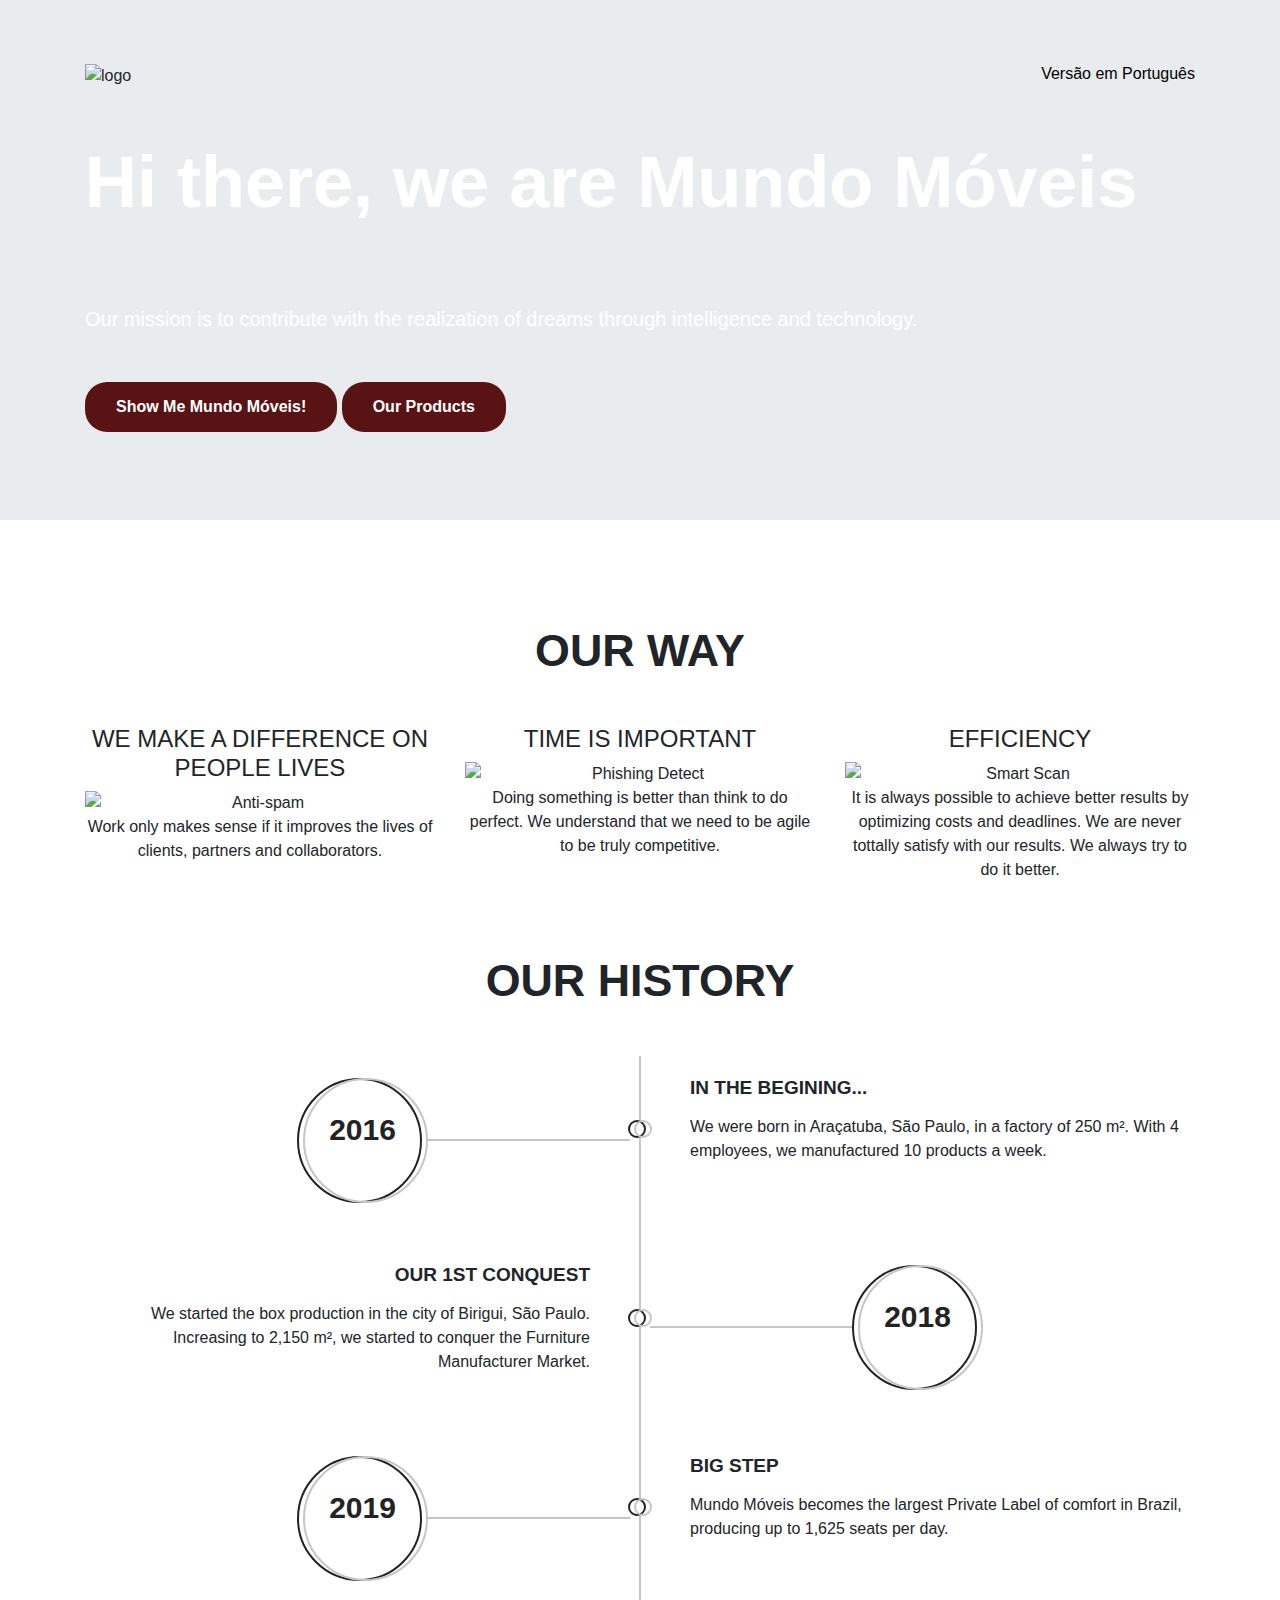
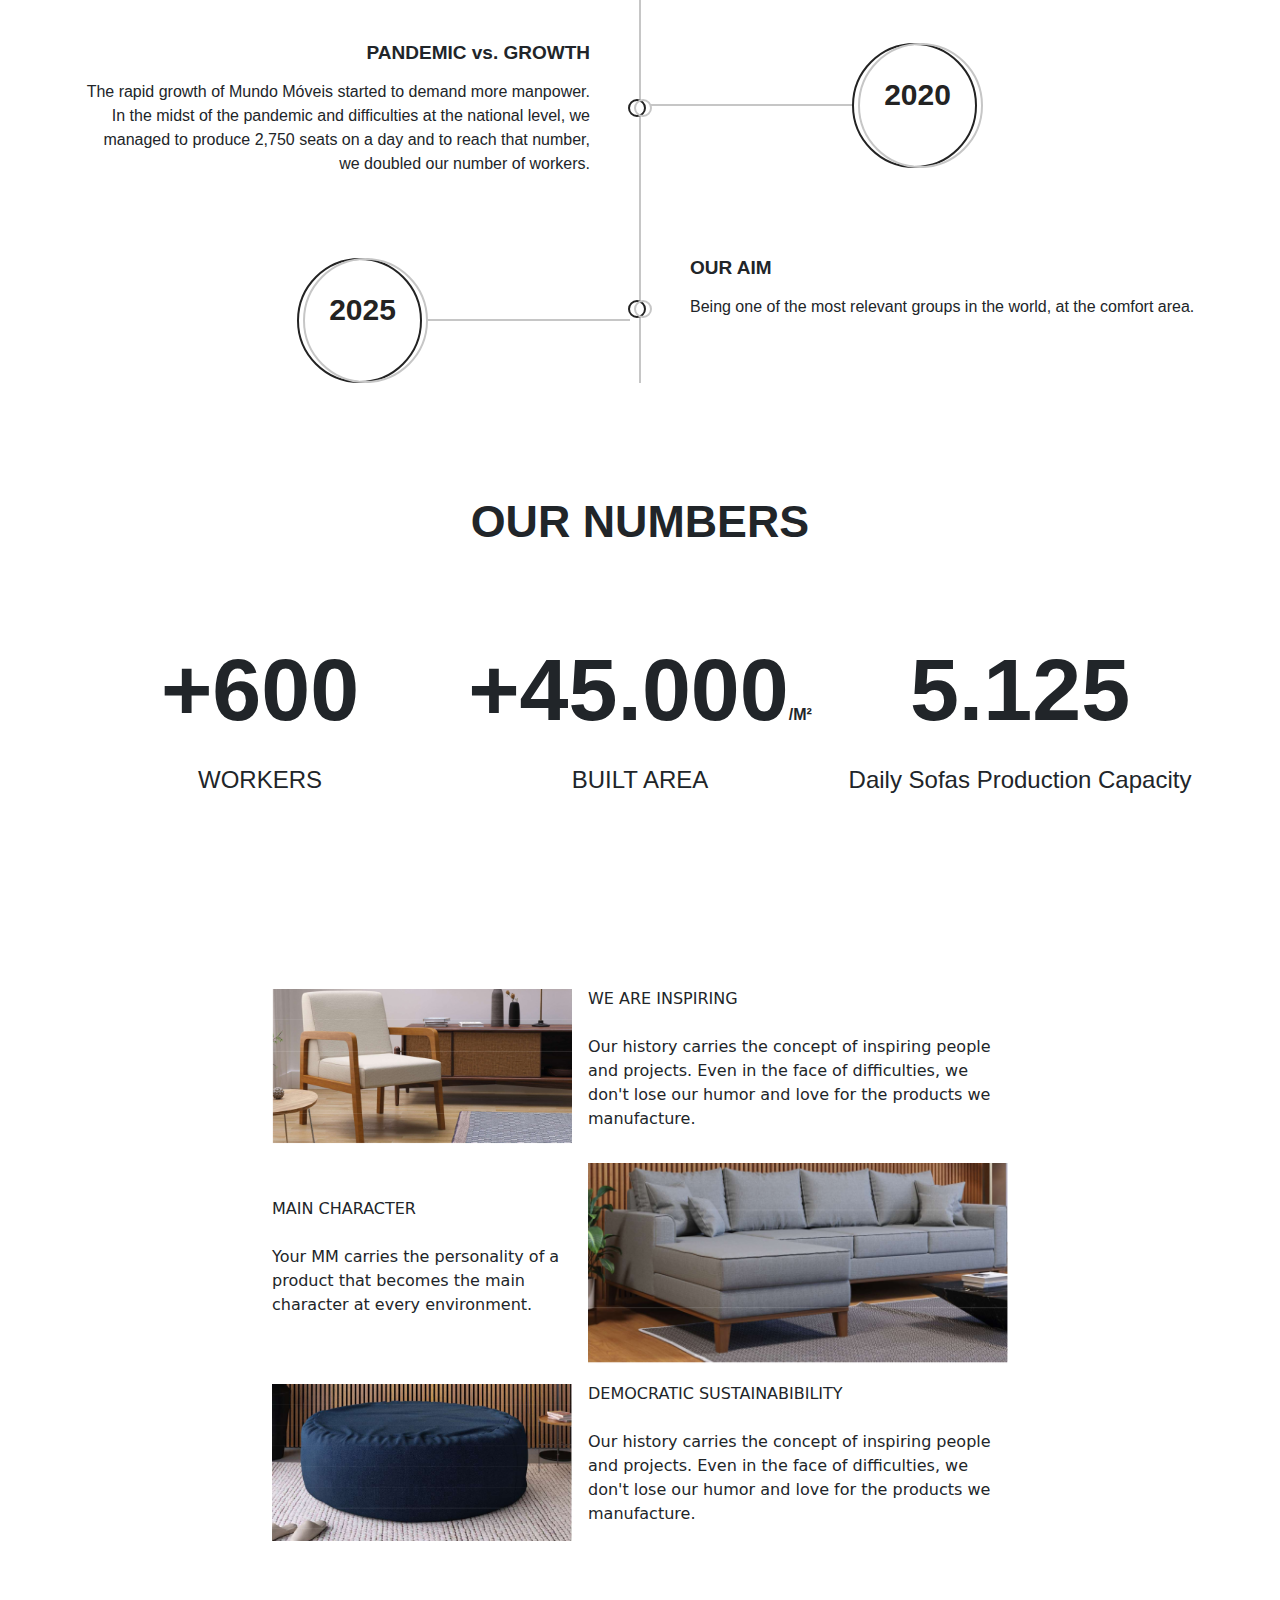
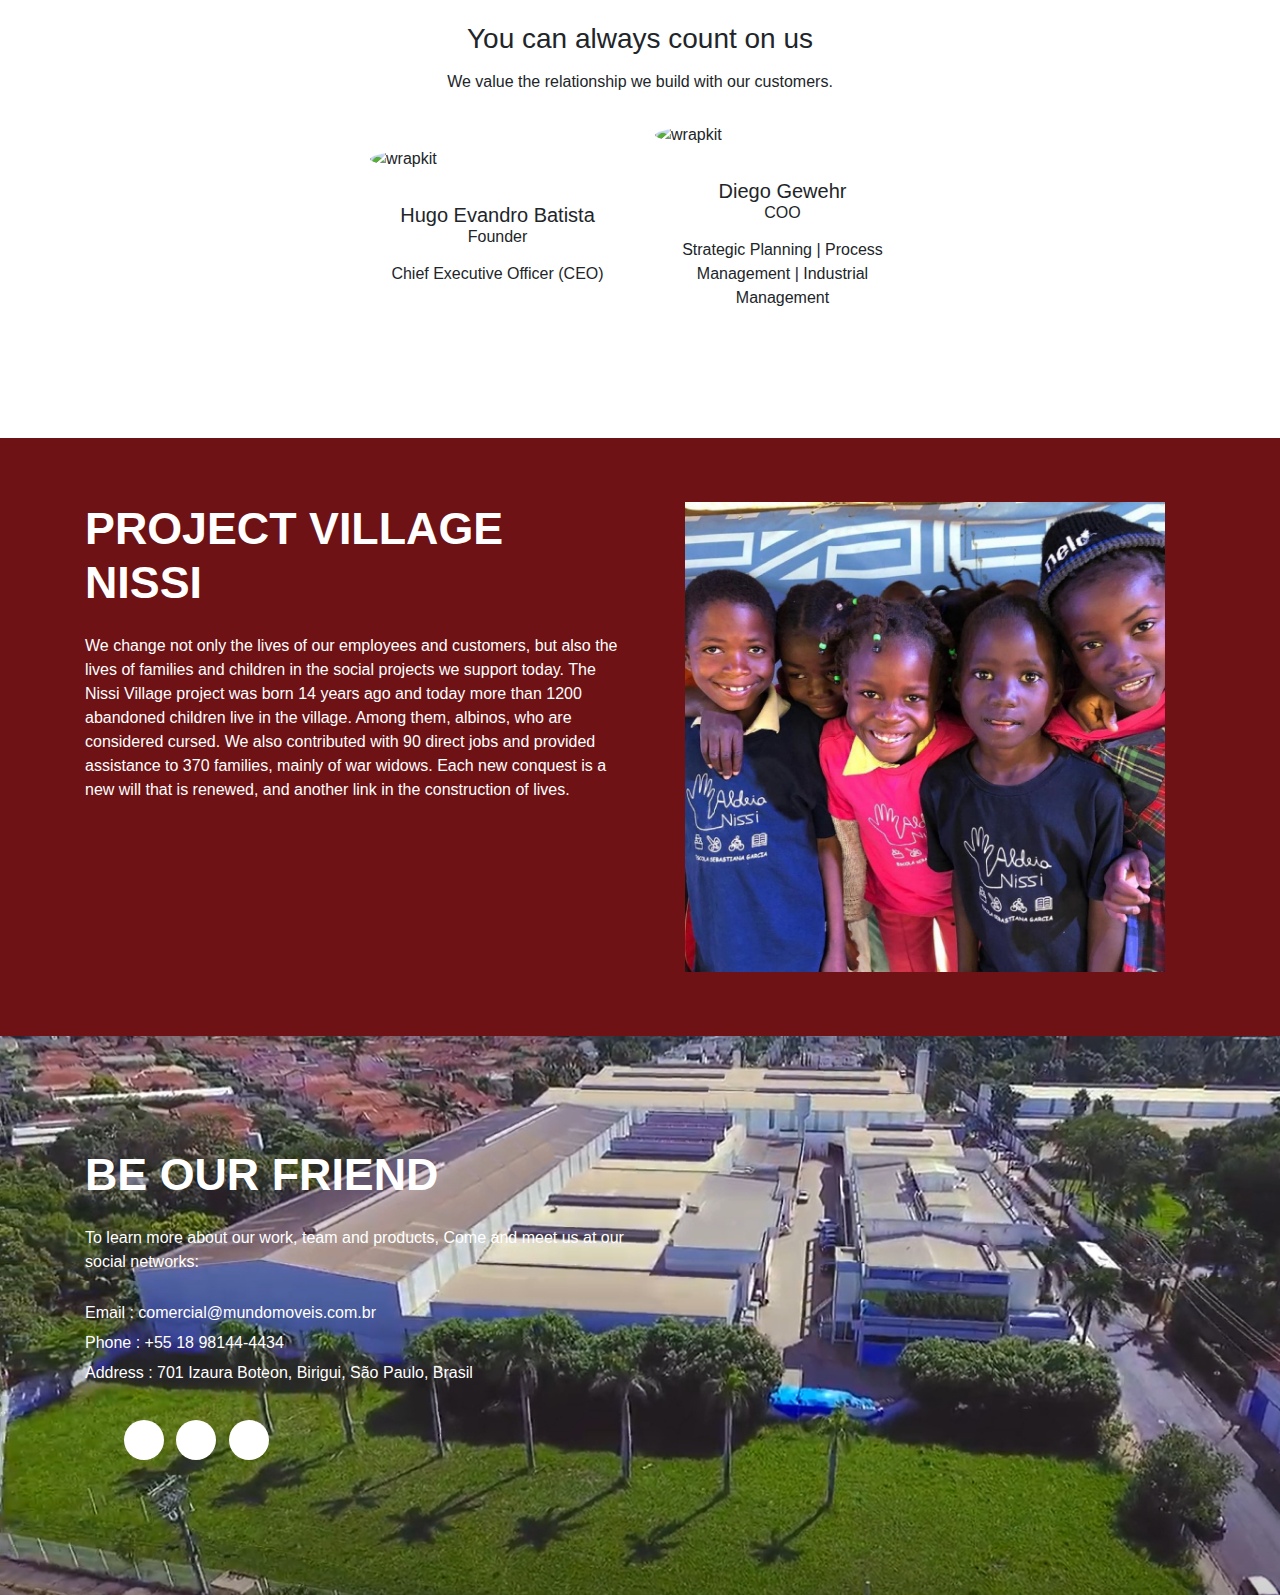
==== commit 12c5da18: "Merge pull request #2 from MundoMoveis/patch-2" ====
--- a/en-us.html
+++ b/en-us.html
@@ -46,6 +46,8 @@
       </p>
       <a href="#second-session" data-aos="fade" data-aos-easing="linear" data-aos-duration="1000" data-aos-once="true"
         class="btn my-4 font-weight-bold atlas-cta cta-green">Show Me Mundo Móveis!</a>
+      <a href="https://issuu.com/mundomoveis/docs/cat_logo_mm_-_espanhol_4_" data-aos="fade" data-aos-easing="linear" data-aos-duration="1000" data-aos-once="true"
+        class="btn my-4 font-weight-bold atlas-cta cta-green">Our Products</a>
     </div>
   </div>
   <!-- three-blcok -->
@@ -438,4 +440,4 @@
   </script>
 </body>
 
-</html>+</html>
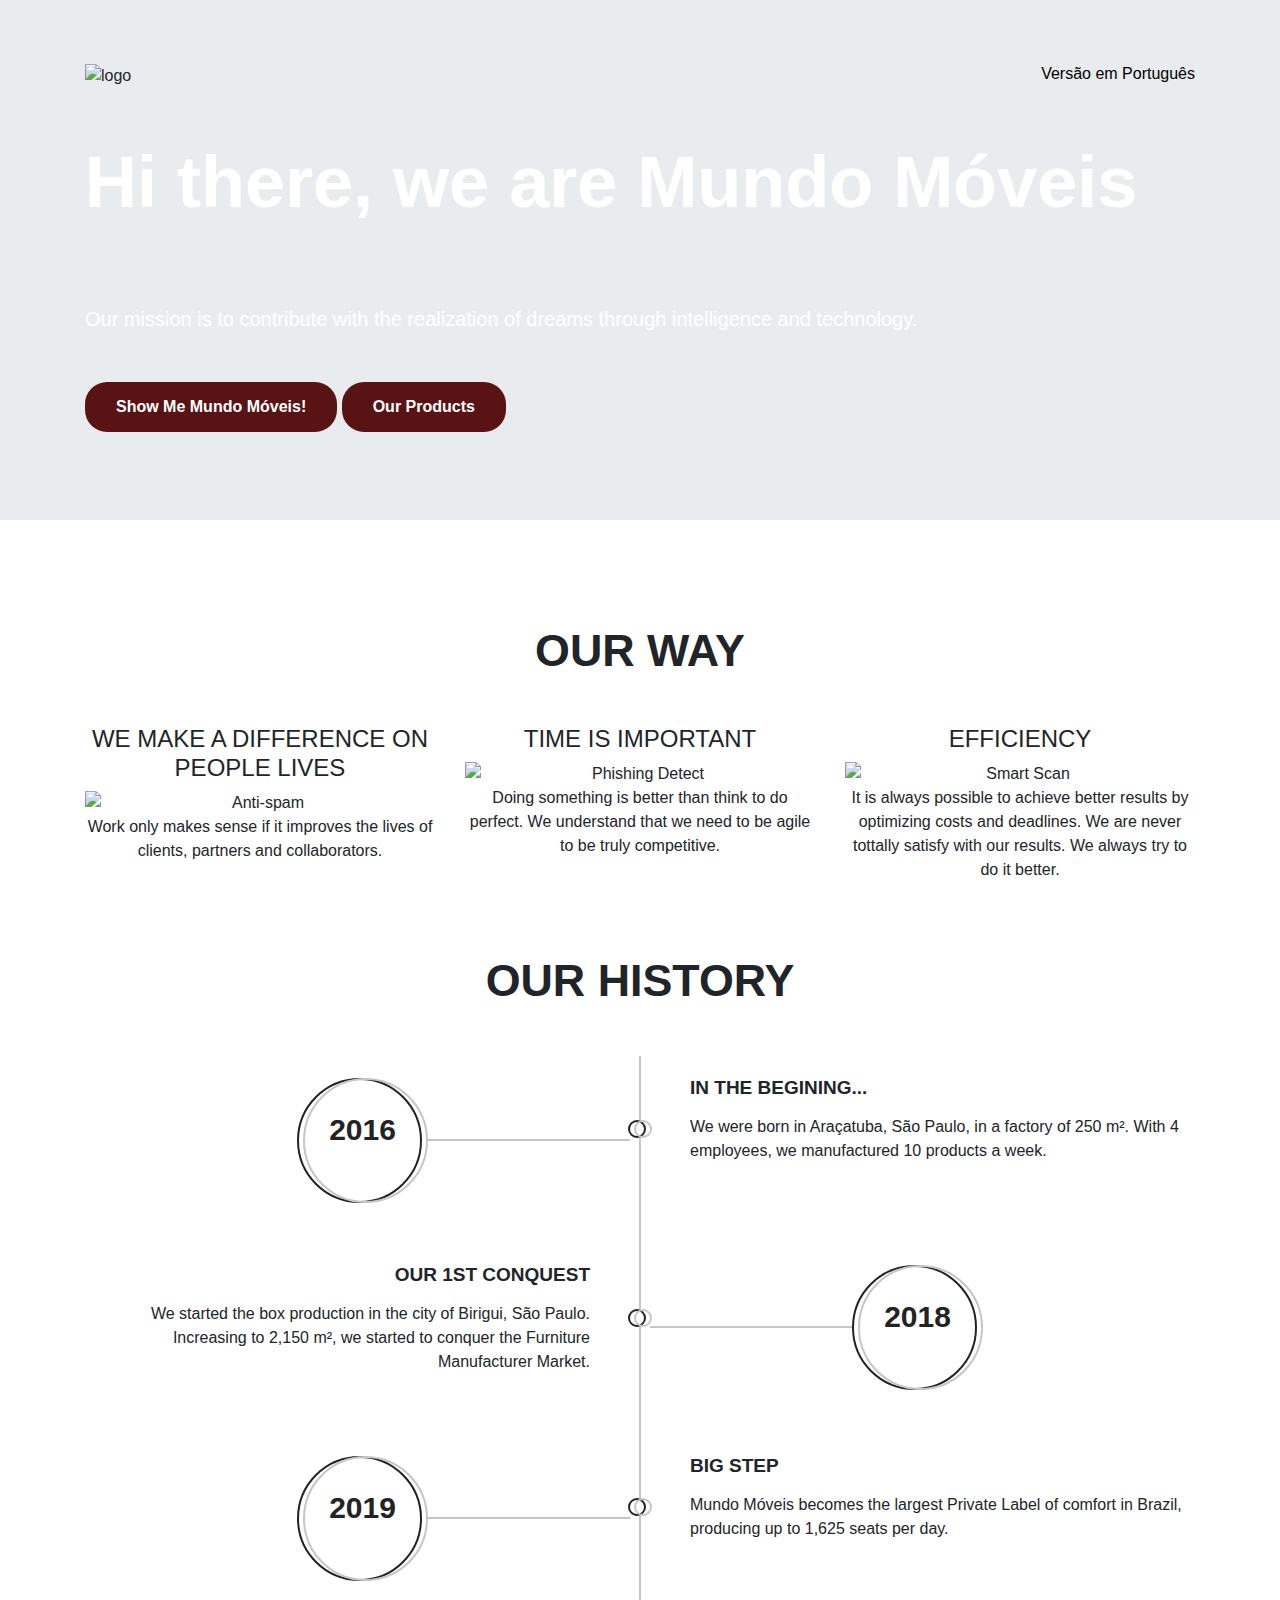
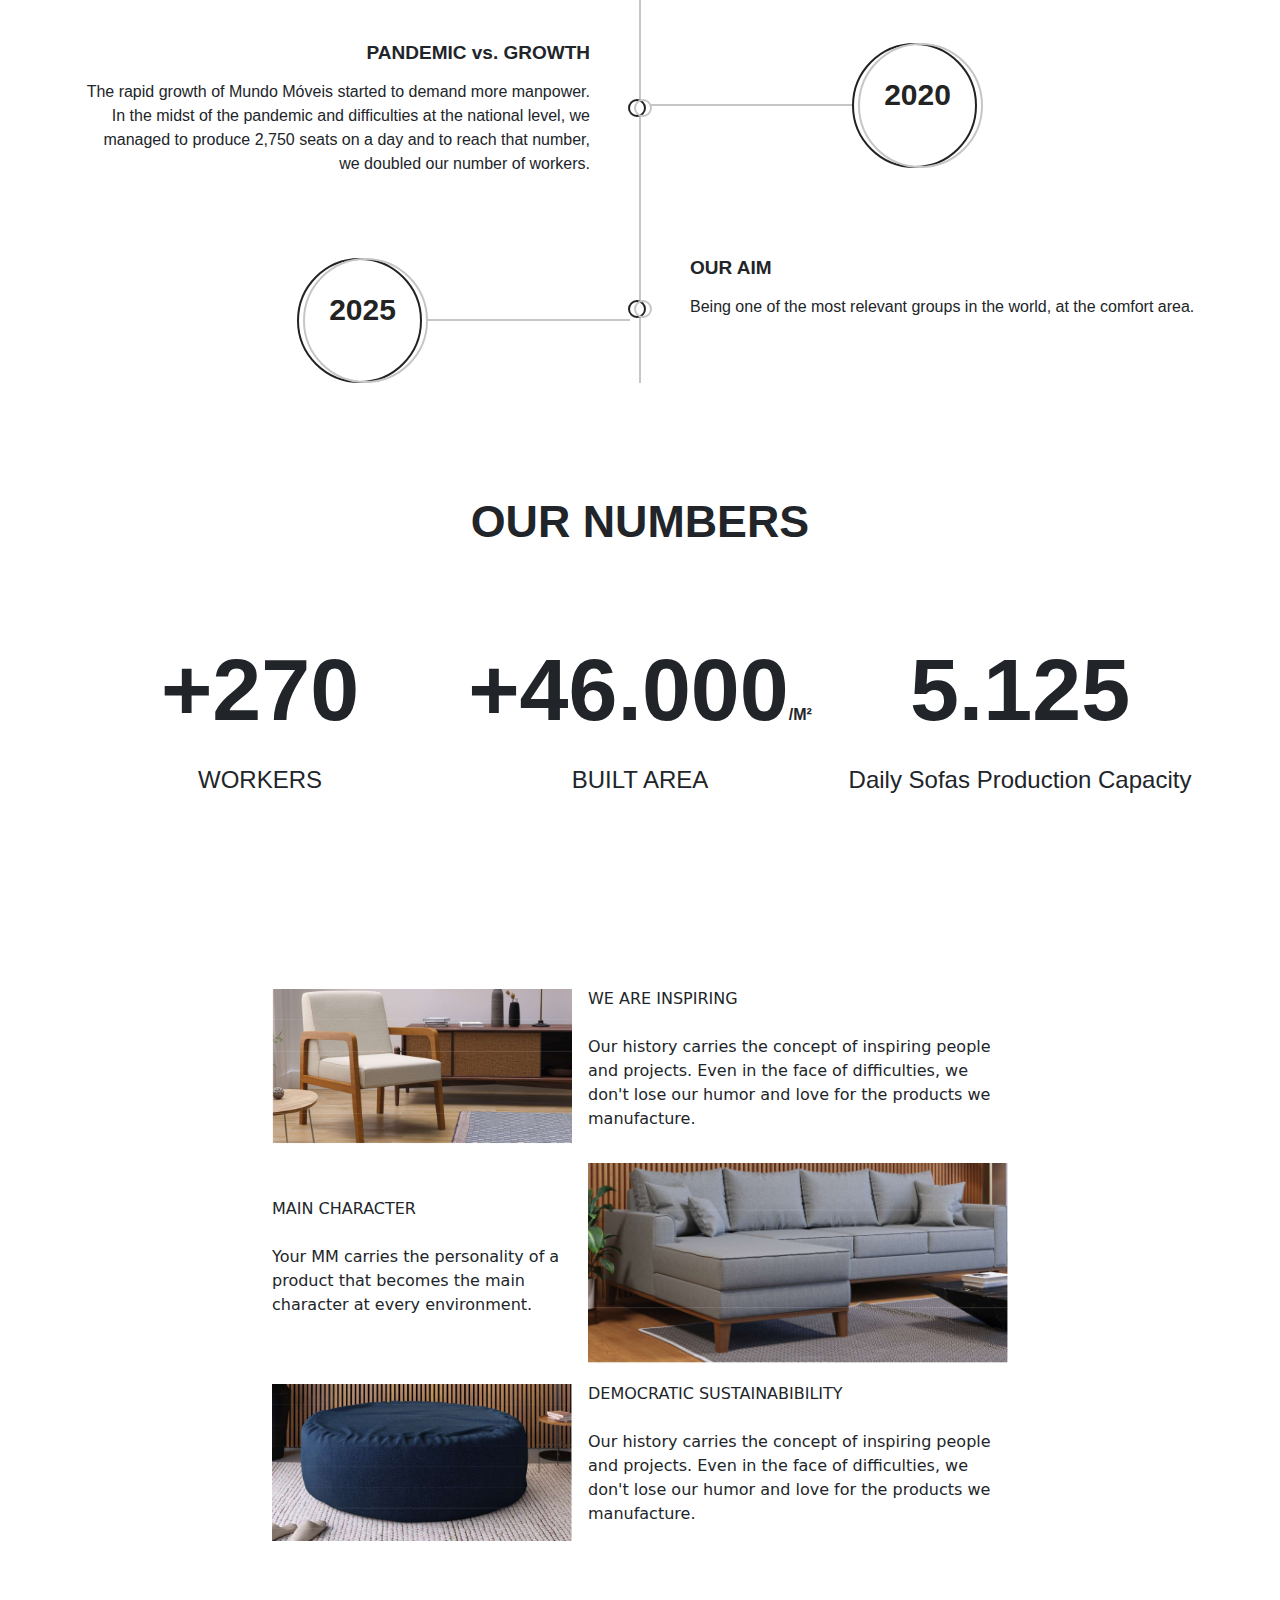
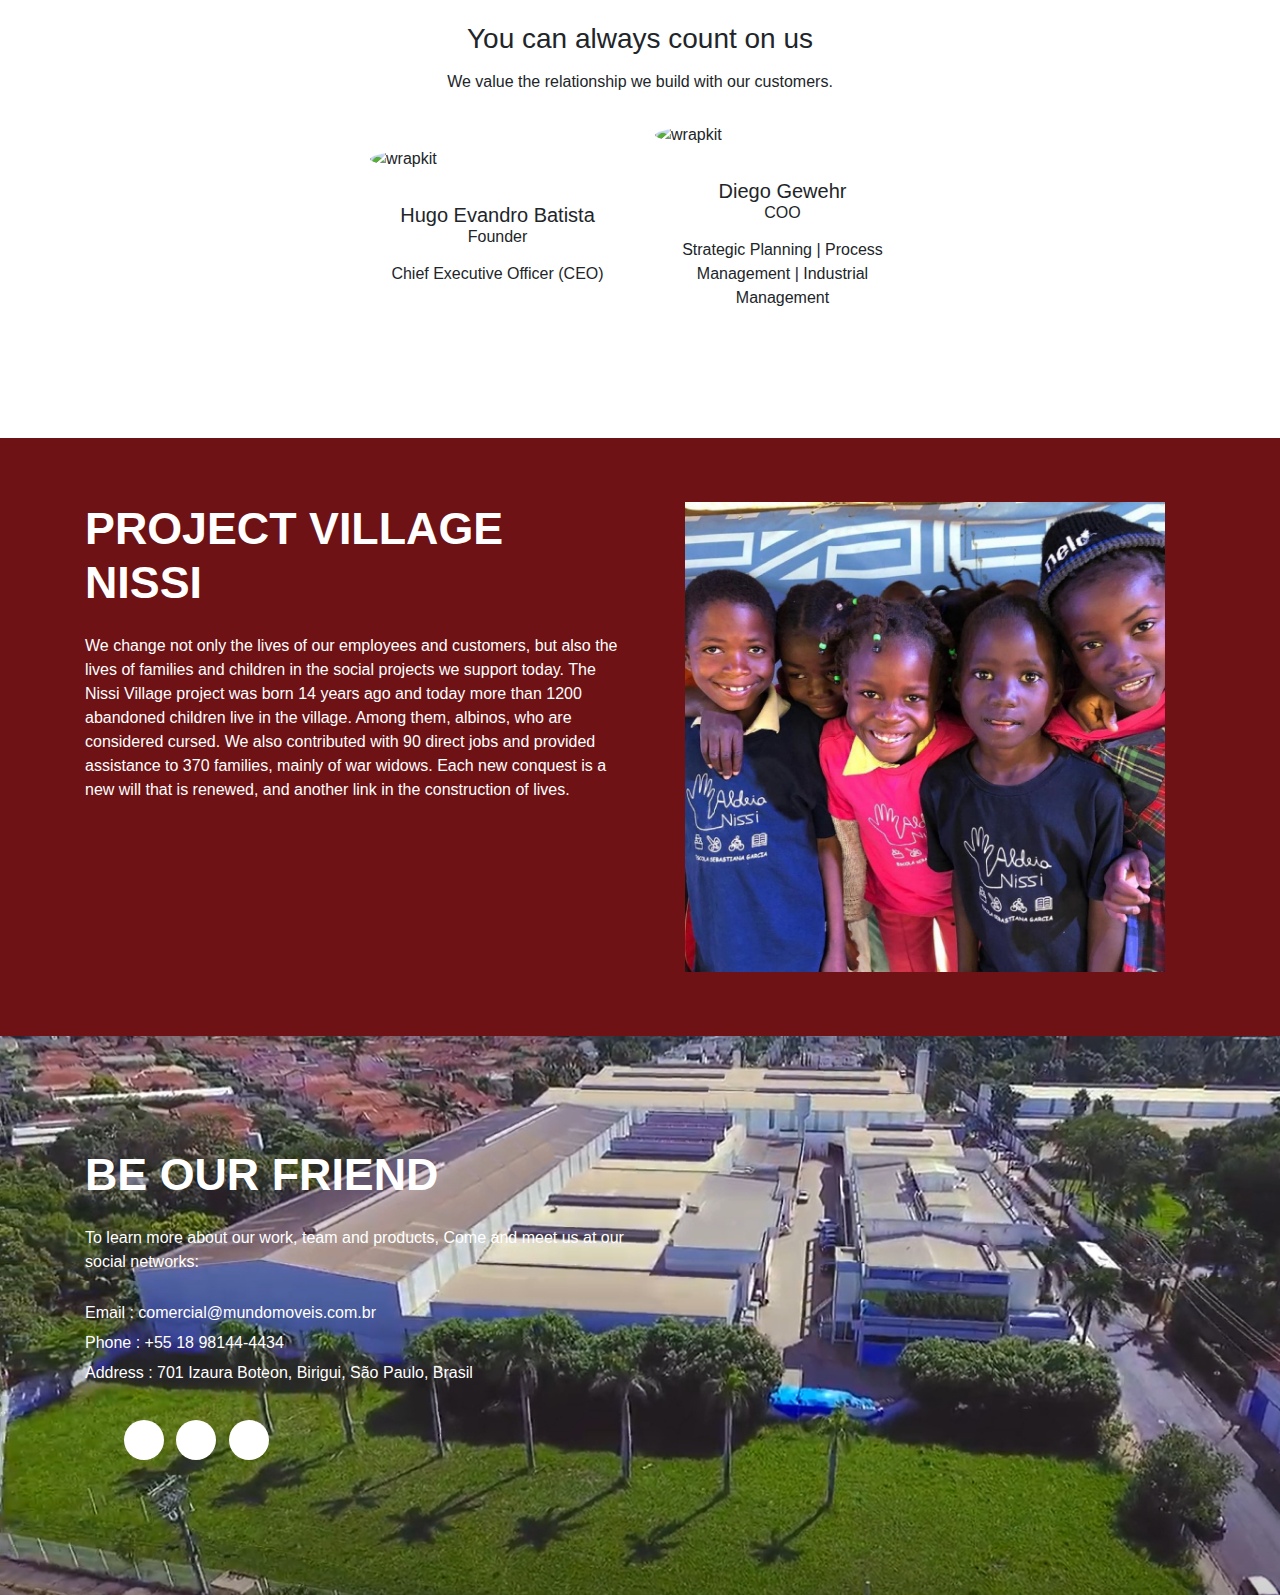
==== commit 7fdea634: "Update en-us.html" ====
--- a/en-us.html
+++ b/en-us.html
@@ -46,7 +46,7 @@
       </p>
       <a href="#second-session" data-aos="fade" data-aos-easing="linear" data-aos-duration="1000" data-aos-once="true"
         class="btn my-4 font-weight-bold atlas-cta cta-green">Show Me Mundo Móveis!</a>
-      <a href="https://issuu.com/mundomoveis/docs/cat_logo_mm_-_espanhol_4_" data-aos="fade" data-aos-easing="linear" data-aos-duration="1000" data-aos-once="true"
+      <a href="https://issuu.com/mundomoveis/docs/cat_logo_mm_-_espanhol_4_" target="__blank" data-aos="fade" data-aos-easing="linear" data-aos-duration="1000" data-aos-once="true"
         class="btn my-4 font-weight-bold atlas-cta cta-green">Our Products</a>
     </div>
   </div>
@@ -189,7 +189,7 @@
     <div class="row">
       <div data-aos="fade-right" data-aos-delay="200" data-aos-duration="1000" data-aos-once="true"
         class="col-md-4 text-center py-4 mt-5">
-        <p class="font-weight-bold"><span class="display-2 font-weight-bold">+600</span></p>
+        <p class="font-weight-bold"><span class="display-2 font-weight-bold">+270</span></p>
         <ul class="list-unstyled">
           <h4 class="my-4">WORKERS</h4>
         </ul>
@@ -197,7 +197,7 @@
       <div data-aos="fade-up" data-aos-delay="200" data-aos-duration="1000" data-aos-once="true"
         class="col-md-4 text-center py-4 mt-5">
 
-        <p class="font-weight-bold"><span class="display-2 font-weight-bold">+45.000</span>/M²</p>
+        <p class="font-weight-bold"><span class="display-2 font-weight-bold">+46.000</span>/M²</p>
         <ul class="list-unstyled">
           <h4 class="my-4">BUILT AREA</h4>
         </ul>
